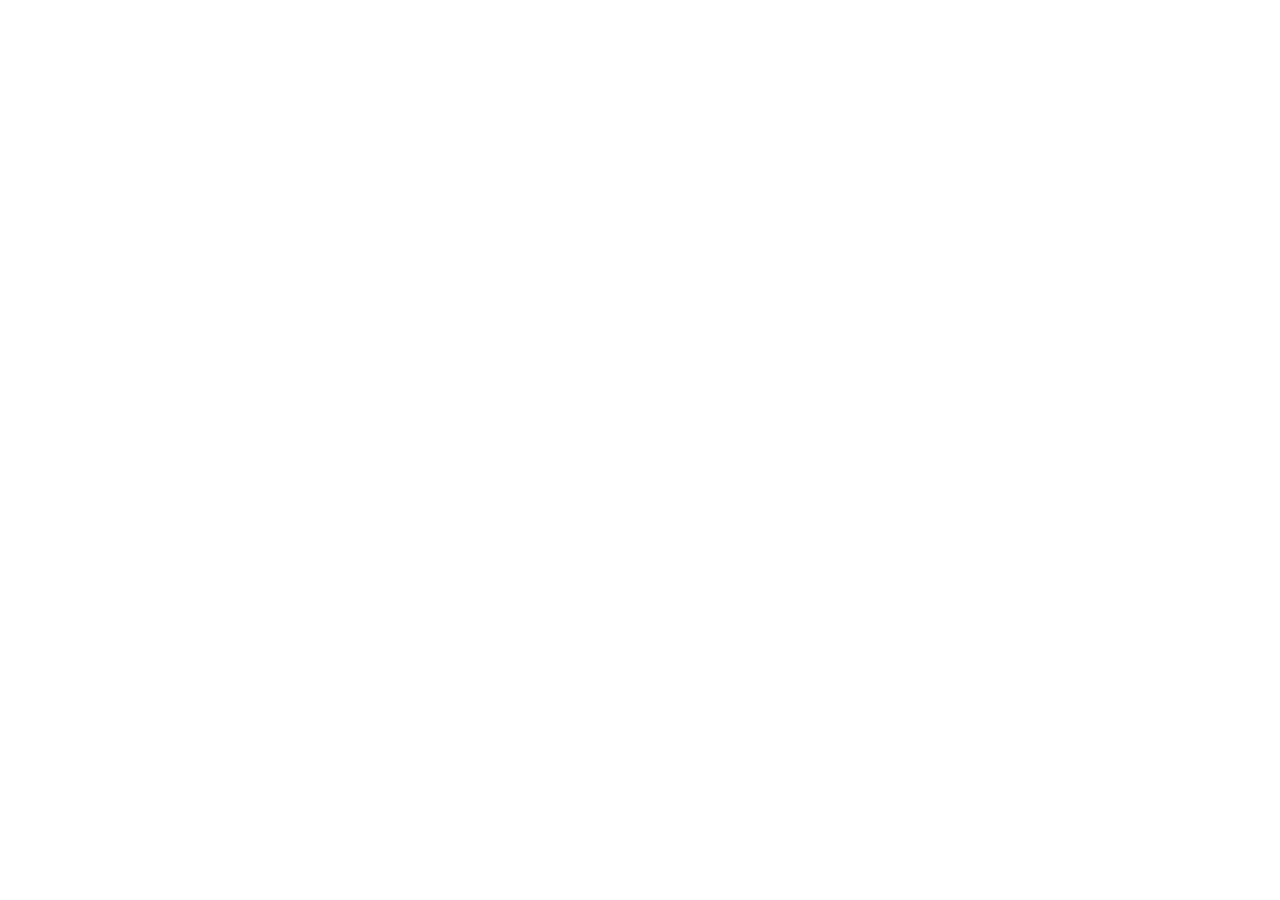
==== blog.html @ 9639e19b "Adicionado structure for page Blog" ====
<!doctype html>
<html lang="pt-br">

<head>
    <meta charset="UTF-8" />
    <meta name="viewport" content="width=device-width, initial-scale=1.0" />
    <meta name="description" content="Next Trip, uma agência de viagens apaixonada por criar viagens inesquecíveis">
    <meta name="og:title" content="Next Trip">
    <meta name="og:description" content="Next Trip, uma agência de viagens apaixonada por criar viagens inesquecíveis">
    <meta name="og:image" content="https://deveddy-br.github.io/next-trip/img/Logo-NextTrip.png">
    <meta name="og:type" content="website">
    <meta name="og:url" content="https://deveddy-br.github.io/next-trip/">

    <link rel="icon" href="favico.webp" type="xml/webp">
    <link rel="stylesheet" href="css/style.css" />

    <title>Next Trip</title>
</head>
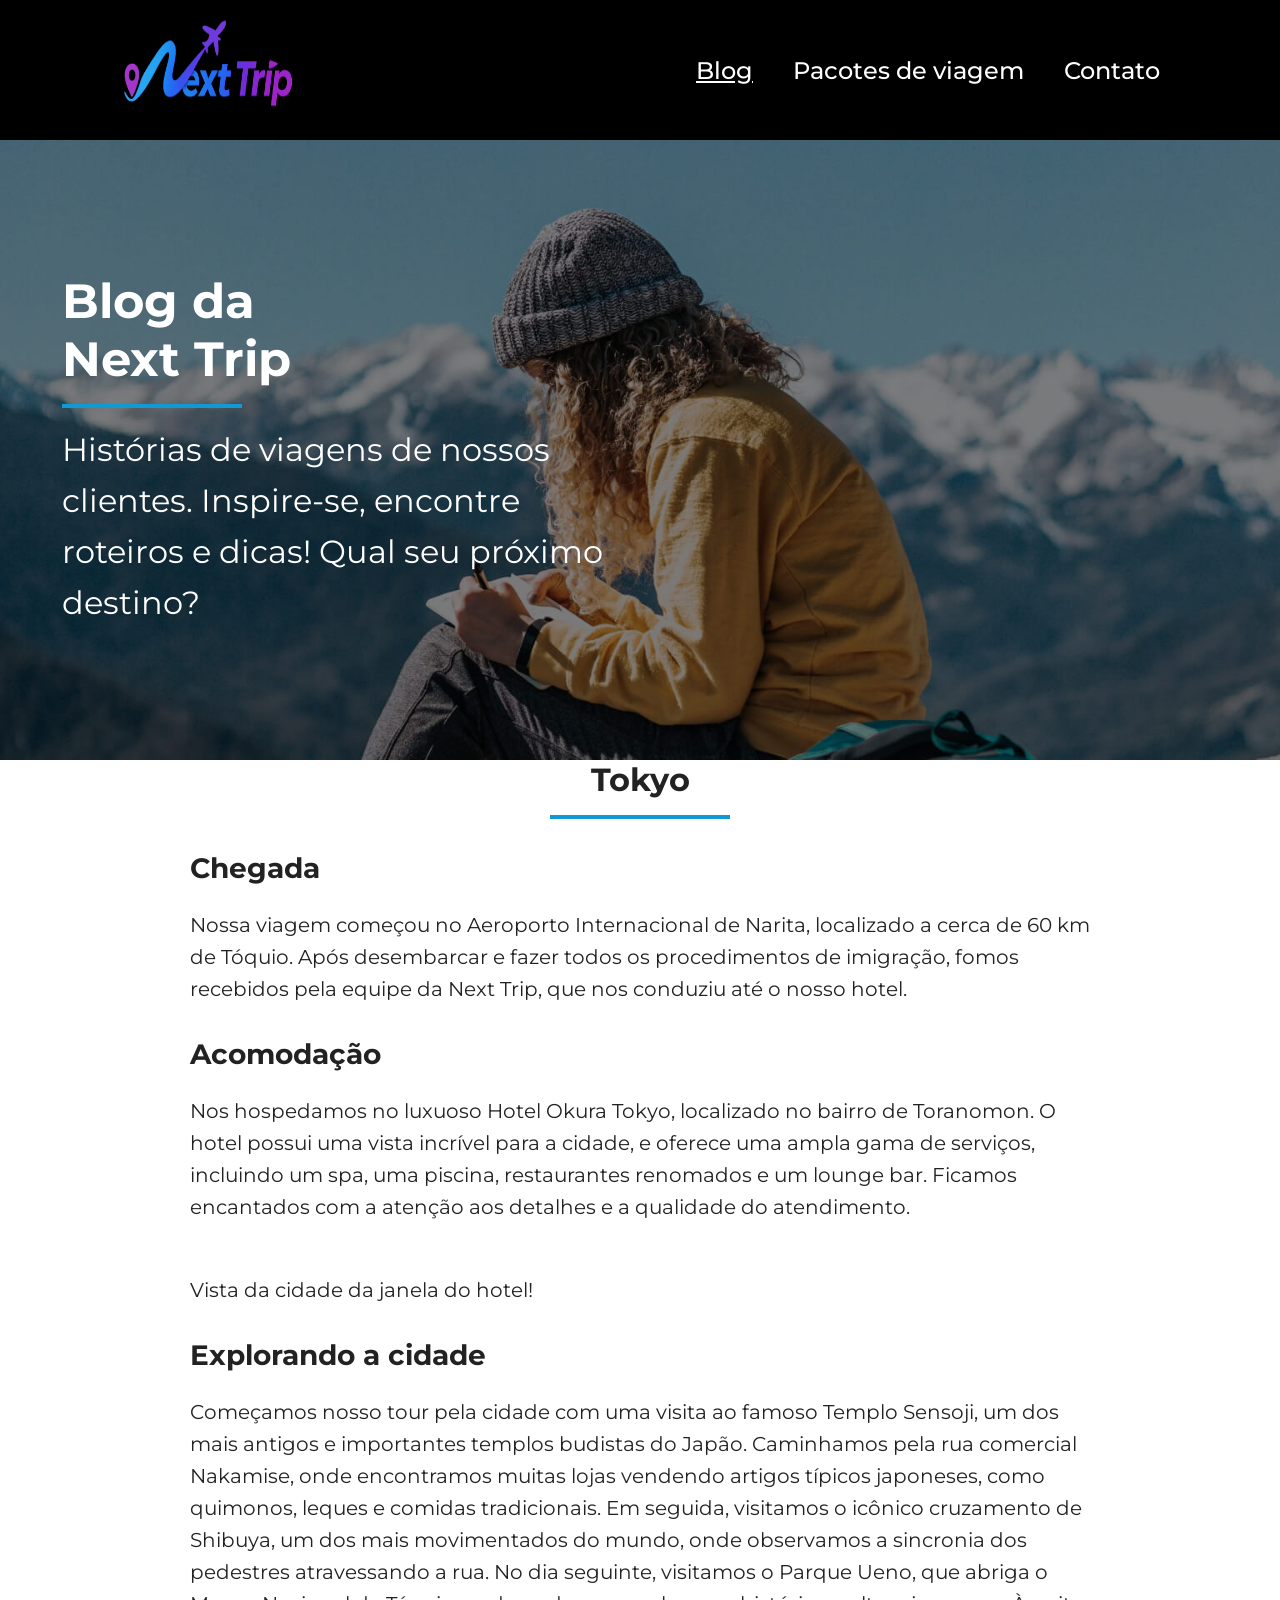
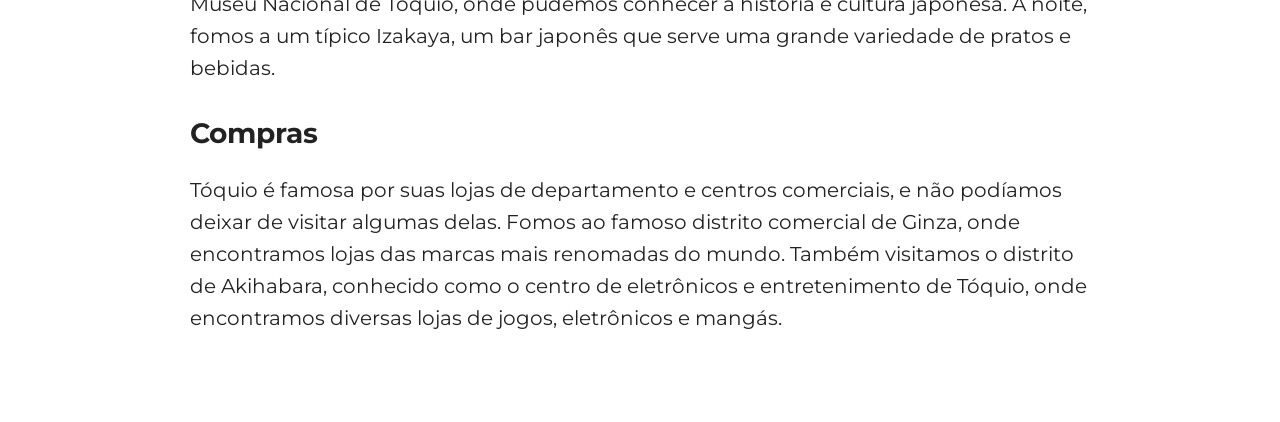
==== commit a3fc0a4f: "Adicionado blog.css e ajustes no html" ====
--- a/blog.html
+++ b/blog.html
@@ -15,4 +15,107 @@
     <link rel="stylesheet" href="css/style.css" />
 
     <title>Next Trip</title>
-</head>+</head>
+
+<body>
+    <main>
+        <!-- HEADER -->
+        <header class="main-header">
+            <a class="logo" href="index.html" title="Voltar para a página inicial">
+                <img class="img-mobile" src="img/Icon Next-Trip.png" alt="Logo reduzido do Next Trip" />
+                <img class="img-desktop" src="img/Logo-NextTrip.png" alt="Logo completo do Next Trip" />
+            </a>
+
+            <div class="navigation-menu">
+                <label for="menu">
+                    <img src="img/menu.png" alt="menu" />
+                </label>
+                <input type="checkbox" id="menu" hidden />
+                <nav class="list-links">
+                    <ul>
+                        <li>
+                            <a class="active" href="blog.html" title="Acessar Blog">Blog</a>
+                        </li>
+                        <li>
+                            <a href="pacotes-de-viagens.html" title="Acessar Pacotes de viagem">Pacotes
+                                de viagem</a>
+                        </li>
+                        <li>
+                            <a href="contato.html" title="Acessar Contato">Contato</a>
+                        </li>
+                    </ul>
+                </nav>
+            </div>
+        </header>
+        <!-- HERO -->
+        <section class="hero hero--blog">
+            <div class="hero-content">
+                <h1>Blog da <br>Next Trip</h1>
+                <hr />
+                <p>Histórias de viagens de nossos clientes. Inspire-se, encontre roteiros e dicas! Qual seu próximo
+                    destino?</p>
+
+            </div>
+        </section>
+        <section class="destination-details">
+            <!-- Conteúdo dos detalhes da destinação -->
+            <div class="section-title">
+                <h2>Tokyo</h2>
+                <hr>
+            </div>
+
+            <div class="destination-content">
+
+                <div class="destination-section">
+                    <h3 class="content-title">Chegada</h3>
+                    <p class="content-text">Nossa viagem começou no Aeroporto Internacional de Narita, localizado a
+                        cerca de 60 km de Tóquio. Após desembarcar e fazer todos os procedimentos de imigração, fomos
+                        recebidos pela equipe da Next Trip, que nos conduziu até o nosso hotel.</p>
+                    
+                </div>
+
+                <div class="destination-section">
+                    <h3 class="content-title">Acomodação</h3>
+                    <p class="content-text">Nos hospedamos no luxuoso Hotel Okura Tokyo, localizado no bairro de
+                        Toranomon. O hotel possui uma vista incrível para a cidade, e oferece uma ampla gama de
+                        serviços, incluindo um spa, uma piscina, restaurantes renomados e um lounge bar. Ficamos
+                        encantados com a atenção aos detalhes e a qualidade do atendimento.</p>
+                    
+                </div>
+
+                <div class="destination-section">
+                    <img src="..." alt="">
+                    <p class="content-text">Vista da cidade da janela do hotel!</p>
+                    
+                </div>
+
+                <div class="destination-section">
+                    <h3 class="content-title">Explorando a cidade</h3>
+                    <p class="content-text">Começamos nosso tour pela cidade com uma visita ao famoso Templo Sensoji, um
+                        dos mais antigos e importantes templos budistas do Japão. Caminhamos pela rua comercial
+                        Nakamise, onde encontramos muitas lojas vendendo artigos típicos japoneses, como quimonos,
+                        leques e comidas tradicionais.
+                        Em seguida, visitamos o icônico cruzamento de Shibuya, um dos mais movimentados do mundo, onde
+                        observamos a sincronia dos pedestres atravessando a rua.
+                        No dia seguinte, visitamos o Parque Ueno, que abriga o Museu Nacional de Tóquio, onde pudemos
+                        conhecer a história e cultura japonesa. À noite, fomos a um típico Izakaya, um bar japonês que
+                        serve uma grande variedade de pratos e bebidas.</p>
+                    
+                </div>
+
+                <div class="destination-section">
+                    <h3 class="content-title">Compras</h3>
+                    <p class="content-text">Tóquio é famosa por suas lojas de departamento e centros comerciais, e não
+                        podíamos deixar de visitar algumas delas. Fomos ao famoso distrito comercial de Ginza, onde
+                        encontramos lojas das marcas mais renomadas do mundo.
+                        Também visitamos o distrito de Akihabara, conhecido como o centro de eletrônicos e
+                        entretenimento de Tóquio, onde encontramos diversas lojas de jogos, eletrônicos e mangás.</p>
+                    
+                </div>
+
+            </div>
+
+        </section>
+
+    </main>
+</body>
--- a/css/style.css
+++ b/css/style.css
@@ -0,0 +1,10 @@
+@import url(global.css);
+@import url(header.css);
+@import url(hero.css);
+@import url(offers.css);
+@import url(categories.css);
+@import url(destinations.css);
+@import url(payments.css);
+@import url(testimonials.css);
+@import url(footer.css);
+@import url(blog.css);
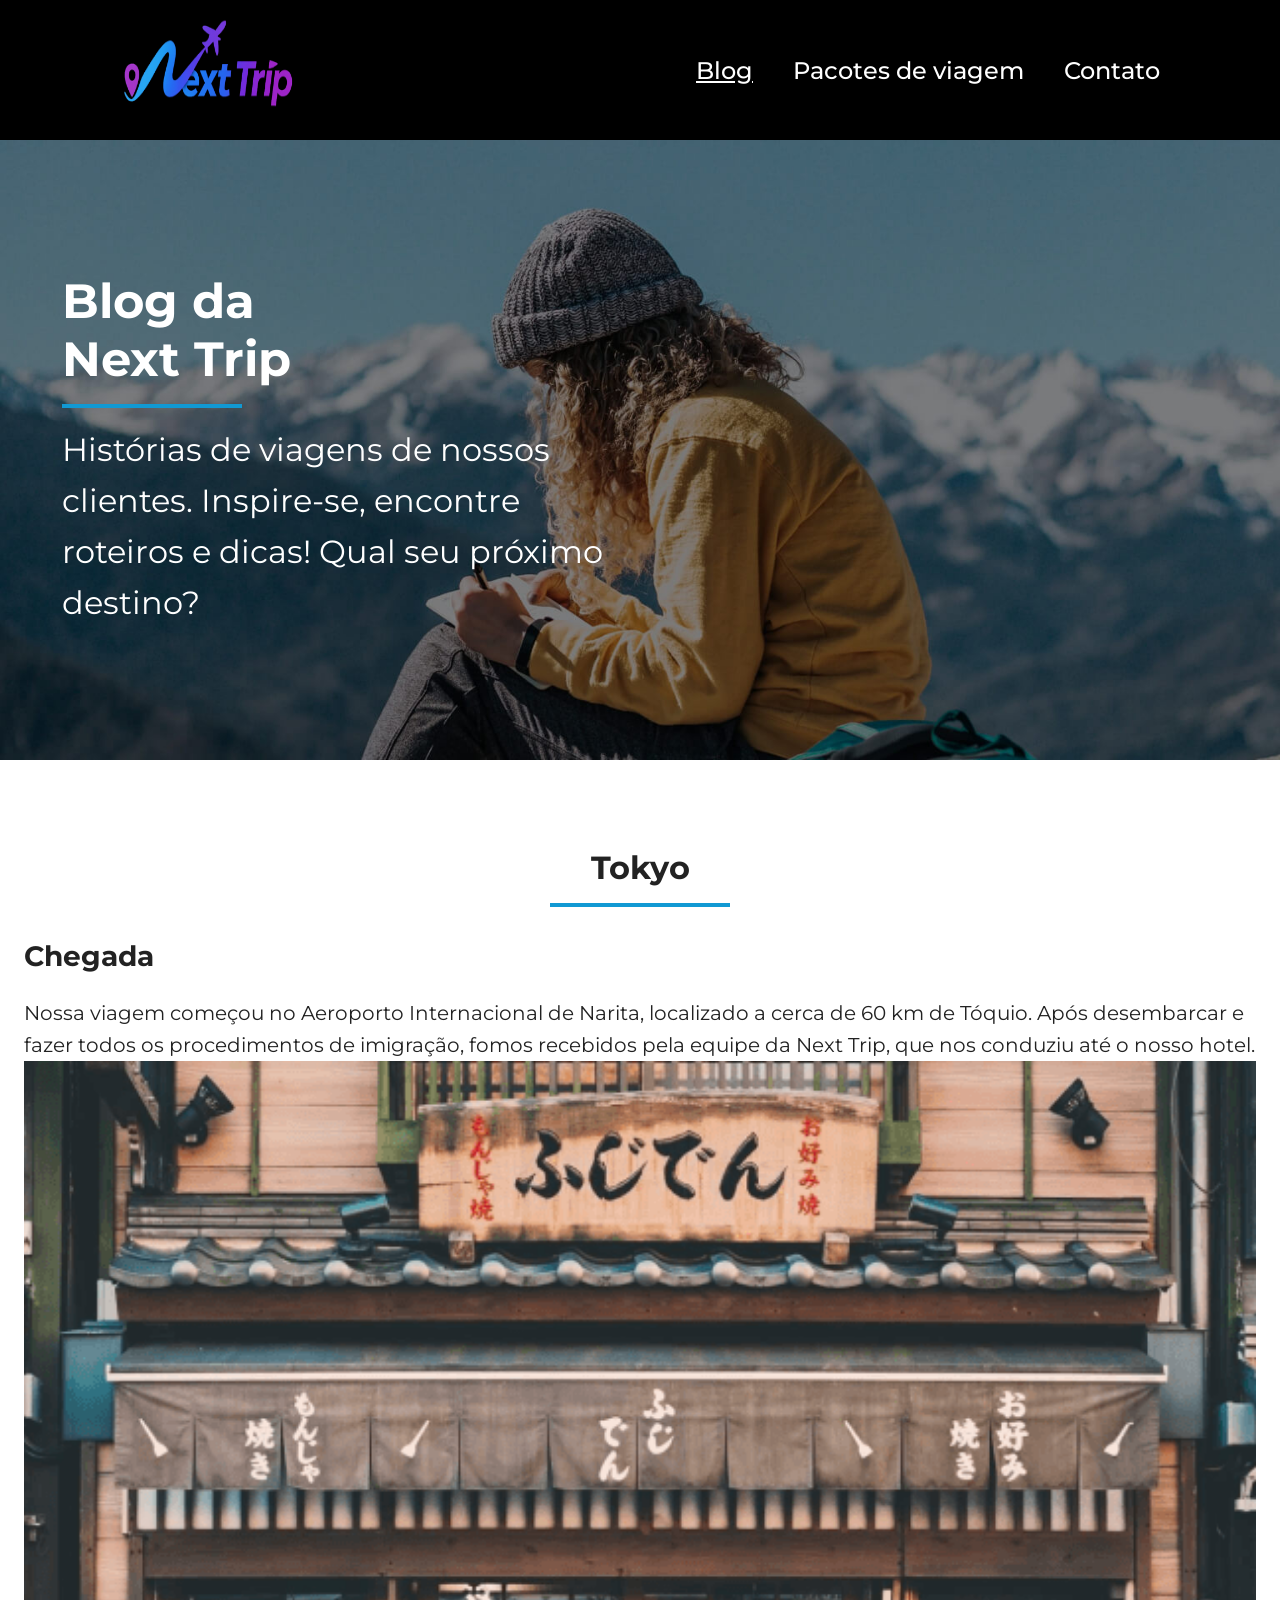
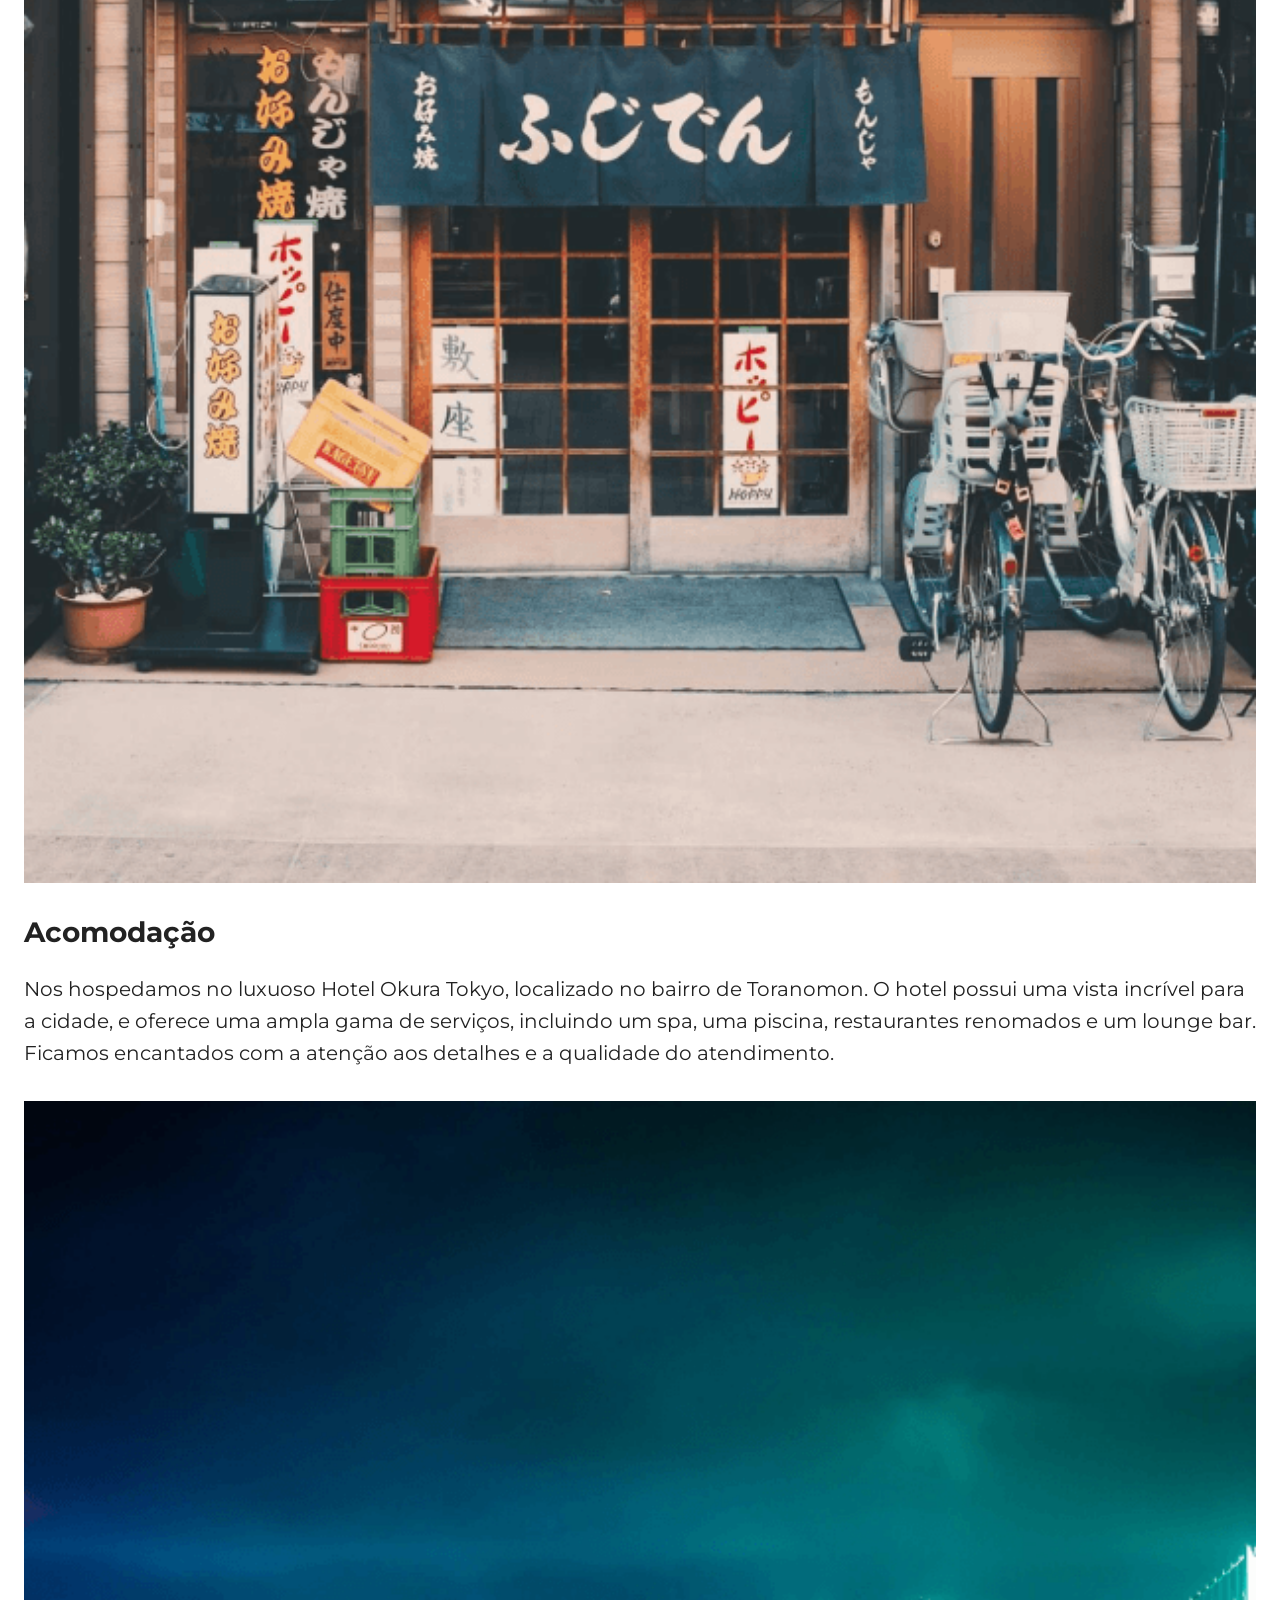
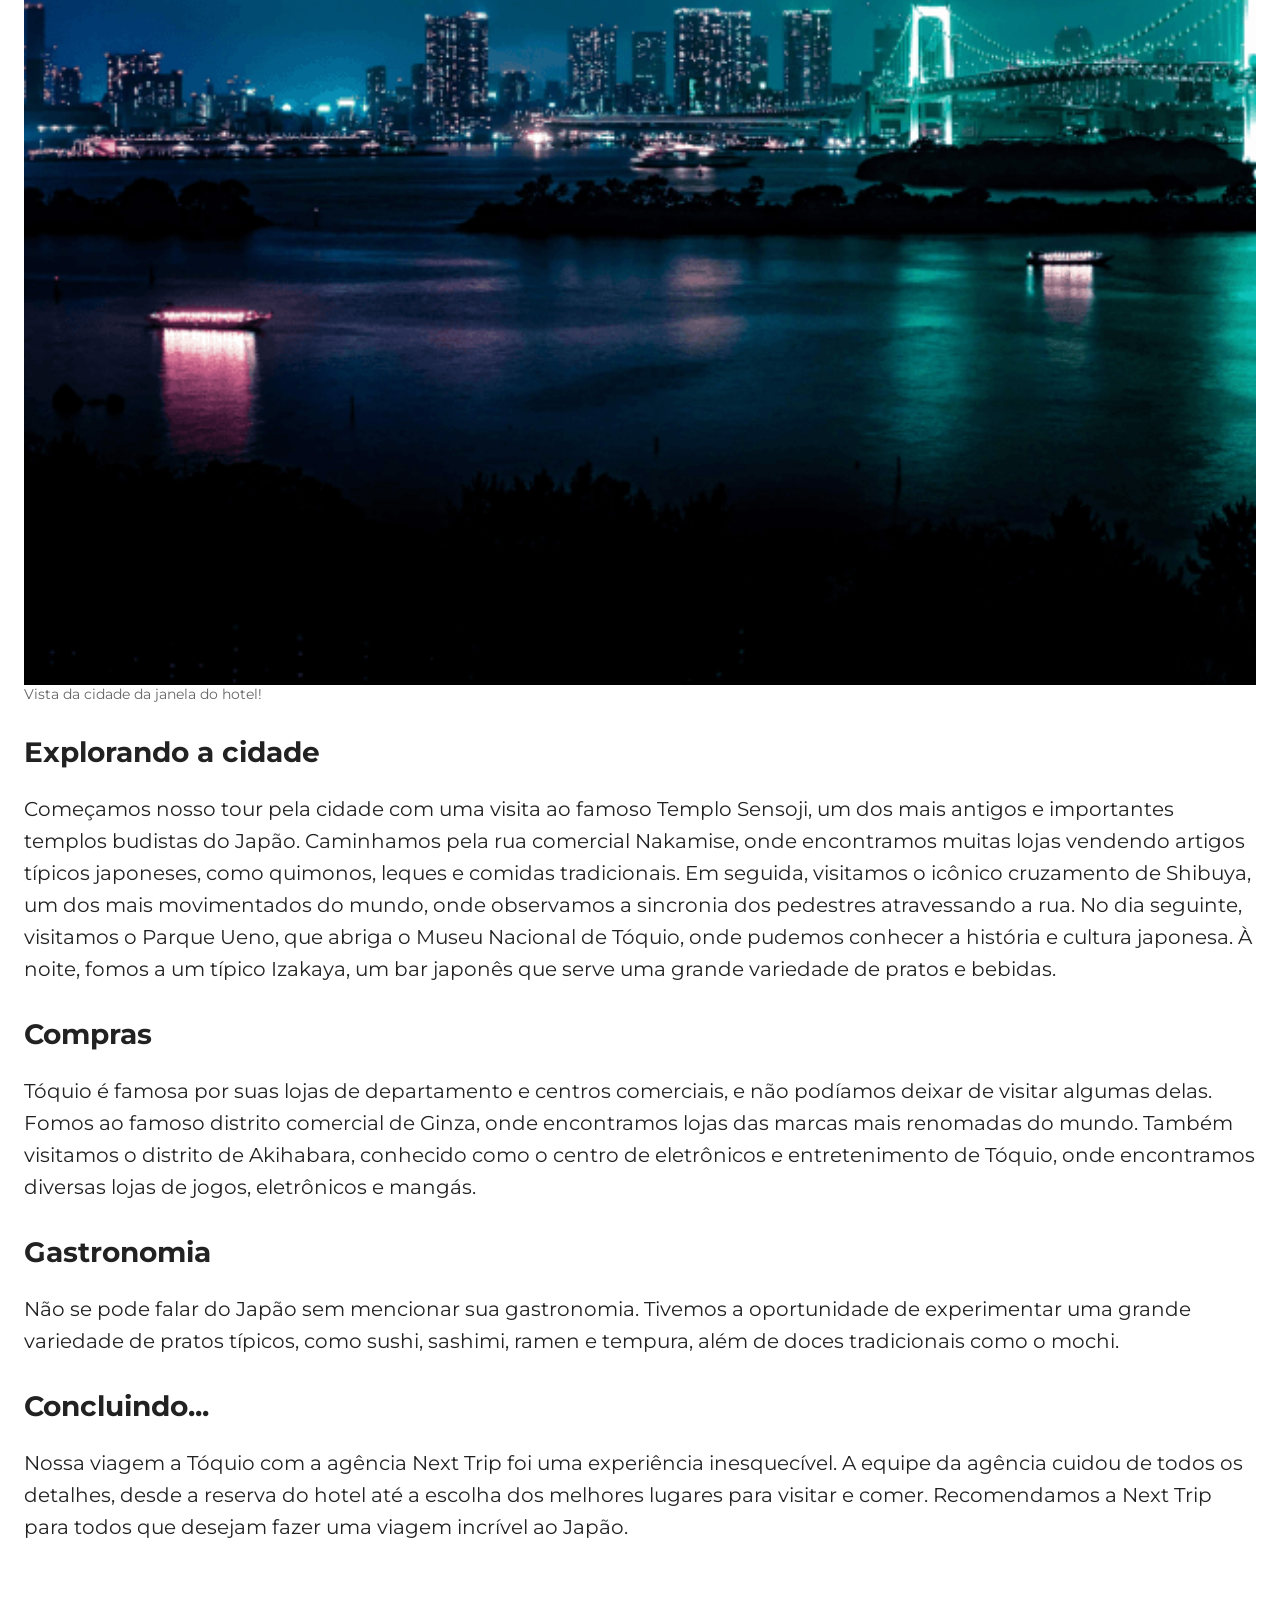
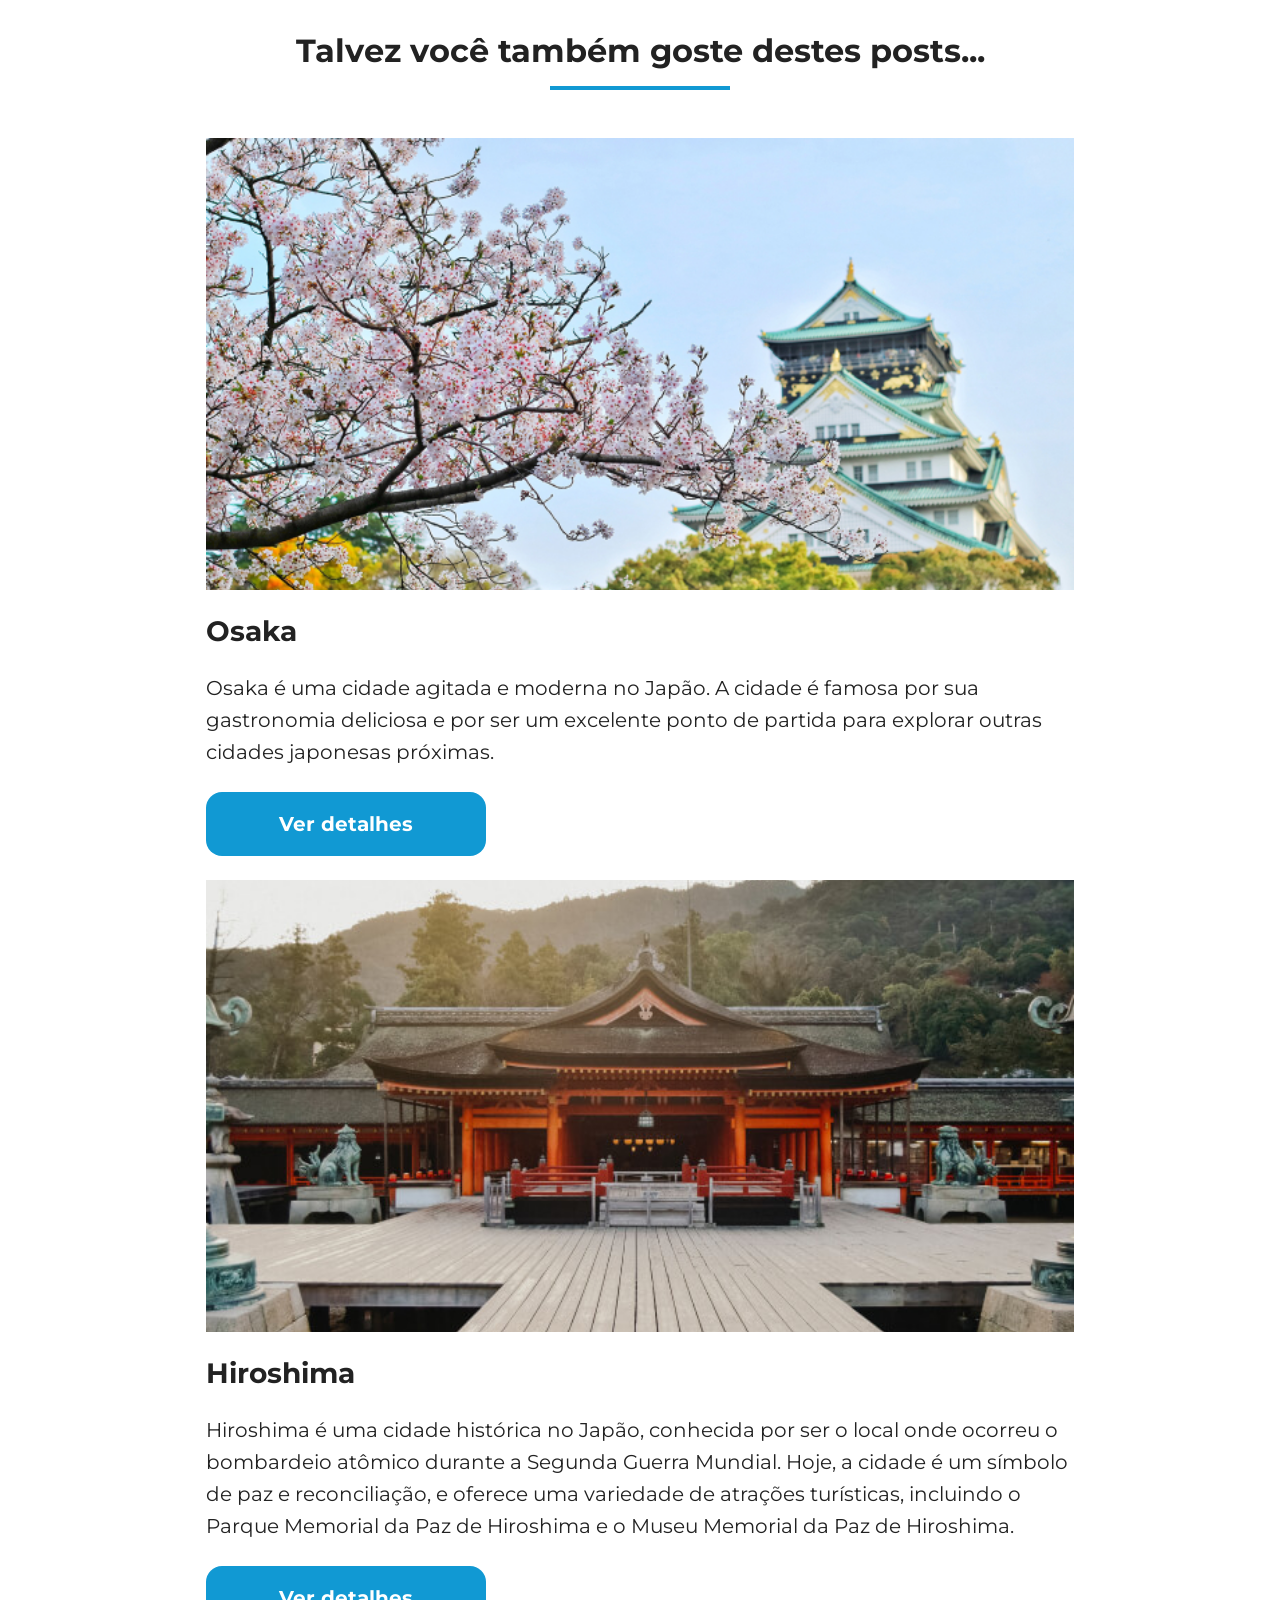
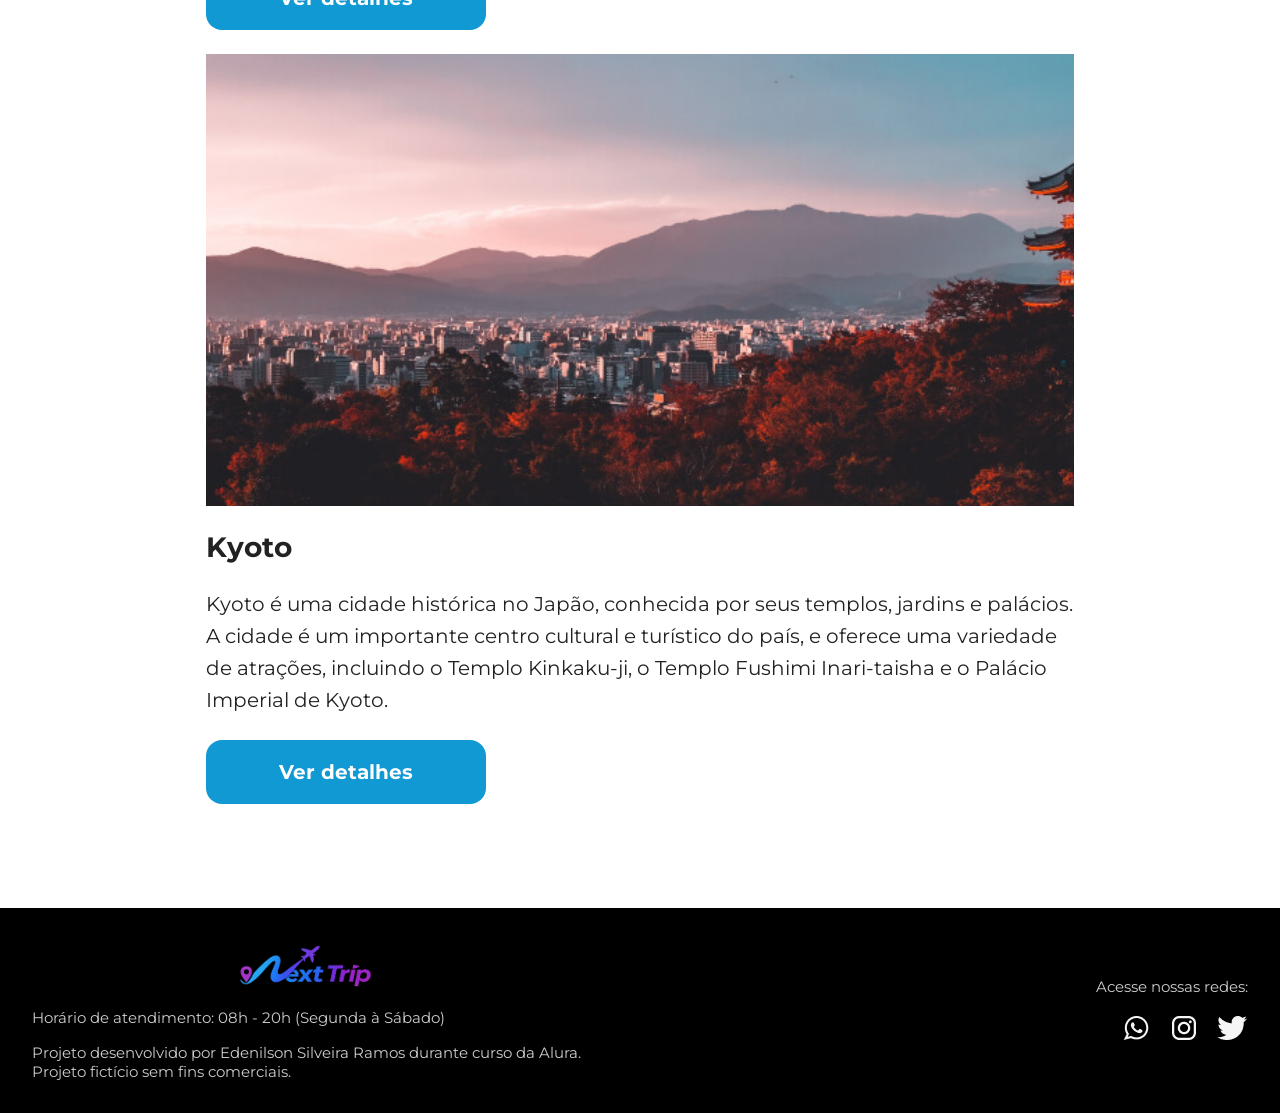
==== commit 011a4710: "finalizado page blog mobile e adiciona scroll-top" ====
--- a/blog.html
+++ b/blog.html
@@ -18,6 +18,7 @@
 </head>
 
 <body>
+    <a id="top"></a>
     <main>
         <!-- HEADER -->
         <header class="main-header">
@@ -46,8 +47,7 @@
                     </ul>
                 </nav>
             </div>
-        </header>
-        <!-- HERO -->
+        </header><!-- HERO -->
         <section class="hero hero--blog">
             <div class="hero-content">
                 <h1>Blog da <br>Next Trip</h1>
@@ -69,9 +69,12 @@
                 <div class="destination-section">
                     <h3 class="content-title">Chegada</h3>
                     <p class="content-text">Nossa viagem começou no Aeroporto Internacional de Narita, localizado a
-                        cerca de 60 km de Tóquio. Após desembarcar e fazer todos os procedimentos de imigração, fomos
+                        cerca de 60 km de Tóquio. Após desembarcar e fazer todos os procedimentos de imigração,
+                        fomos
                         recebidos pela equipe da Next Trip, que nos conduziu até o nosso hotel.</p>
-                    
+
+                    <img class="image-square" src="./img/blog-packages/tokyo-chegada.png"
+                        alt="Vista da cidade da janela do hotel!" />
                 </div>
 
                 <div class="destination-section">
@@ -80,42 +83,155 @@
                         Toranomon. O hotel possui uma vista incrível para a cidade, e oferece uma ampla gama de
                         serviços, incluindo um spa, uma piscina, restaurantes renomados e um lounge bar. Ficamos
                         encantados com a atenção aos detalhes e a qualidade do atendimento.</p>
-                    
-                </div>
-
-                <div class="destination-section">
-                    <img src="..." alt="">
-                    <p class="content-text">Vista da cidade da janela do hotel!</p>
-                    
+
+                </div>
+
+                <div class="destination-section">
+                    <img src="./img/blog-packages/tokyo-vista-janela-hotel.png"
+                        alt="Vista da cidade da janela do hotel!" />
+                    <p class="destination-caption">Vista da cidade da janela do hotel!</p>
                 </div>
 
                 <div class="destination-section">
                     <h3 class="content-title">Explorando a cidade</h3>
-                    <p class="content-text">Começamos nosso tour pela cidade com uma visita ao famoso Templo Sensoji, um
+                    <p class="content-text">Começamos nosso tour pela cidade com uma visita ao famoso Templo
+                        Sensoji, um
                         dos mais antigos e importantes templos budistas do Japão. Caminhamos pela rua comercial
                         Nakamise, onde encontramos muitas lojas vendendo artigos típicos japoneses, como quimonos,
                         leques e comidas tradicionais.
-                        Em seguida, visitamos o icônico cruzamento de Shibuya, um dos mais movimentados do mundo, onde
+                        Em seguida, visitamos o icônico cruzamento de Shibuya, um dos mais movimentados do mundo,
+                        onde
                         observamos a sincronia dos pedestres atravessando a rua.
-                        No dia seguinte, visitamos o Parque Ueno, que abriga o Museu Nacional de Tóquio, onde pudemos
-                        conhecer a história e cultura japonesa. À noite, fomos a um típico Izakaya, um bar japonês que
+                        No dia seguinte, visitamos o Parque Ueno, que abriga o Museu Nacional de Tóquio, onde
+                        pudemos
+                        conhecer a história e cultura japonesa. À noite, fomos a um típico Izakaya, um bar japonês
+                        que
                         serve uma grande variedade de pratos e bebidas.</p>
-                    
+
                 </div>
 
                 <div class="destination-section">
                     <h3 class="content-title">Compras</h3>
-                    <p class="content-text">Tóquio é famosa por suas lojas de departamento e centros comerciais, e não
+                    <p class="content-text">Tóquio é famosa por suas lojas de departamento e centros comerciais, e
+                        não
                         podíamos deixar de visitar algumas delas. Fomos ao famoso distrito comercial de Ginza, onde
                         encontramos lojas das marcas mais renomadas do mundo.
                         Também visitamos o distrito de Akihabara, conhecido como o centro de eletrônicos e
-                        entretenimento de Tóquio, onde encontramos diversas lojas de jogos, eletrônicos e mangás.</p>
-                    
-                </div>
-
-            </div>
-
-        </section>
+                        entretenimento de Tóquio, onde encontramos diversas lojas de jogos, eletrônicos e mangás.
+                    </p>
+                </div>
+
+                <div class="destination-section">
+                    <h3 class="content-title">Gastronomia</h3>
+                    <p class="content-text">Não se pode falar do Japão sem mencionar sua gastronomia. Tivemos a
+                        oportunidade de experimentar uma grande variedade de pratos típicos, como sushi, sashimi, ramen
+                        e tempura, além de doces tradicionais como o mochi.</p>
+                </div>
+
+                <div class="destination-section">
+                    <h3 class="content-title">Concluindo...</h3>
+                    <p class="content-text">Nossa viagem a Tóquio com a agência Next Trip foi uma experiência
+                        inesquecível. A equipe da agência cuidou de todos os detalhes, desde a reserva do hotel até a
+                        escolha dos melhores lugares para visitar e comer. Recomendamos a Next Trip para todos que
+                        desejam fazer uma viagem incrível ao Japão.
+                    </p>
+                </div>
+        </section>
+
+        <!-- POSTS RELACIONADOS -->
+        <section class="destinations blog-packages">
+            <div class="section-title">
+                <h2>Talvez você também goste destes posts...</h2>
+                <hr>
+            </div>
+            <div class="destination-items">
+
+                <article class="item osaka">
+                    <header>
+                        <div class="img-item"></div>
+                        <h3 class="content-title">Osaka</h3>
+                    </header>
+
+                    <p class="content-text">Osaka é uma cidade agitada e moderna no Japão. A cidade é famosa por sua
+                        gastronomia deliciosa e por ser um excelente ponto de partida para explorar outras cidades
+                        japonesas próximas.
+                    </p>
+
+                    <footer>
+                        <a href="#" class="button">Ver detalhes</a>
+                    </footer>
+                </article>
+
+                <article class="item hiroshima">
+                    <header>
+                        <div class="img-item"></div>
+                        <h3 class="content-title">Hiroshima</h3>
+                    </header>
+
+                    <p class="content-text">Hiroshima é uma cidade histórica no Japão, conhecida por ser o local
+                        onde ocorreu o bombardeio atômico durante a Segunda Guerra Mundial. Hoje, a cidade é um
+                        símbolo de paz e reconciliação, e oferece uma variedade de atrações turísticas, incluindo o
+                        Parque Memorial da Paz de Hiroshima e o Museu Memorial da Paz de Hiroshima.
+                    </p>
+
+                    <footer>
+                        <a href="#" class="button">Ver detalhes</a>
+                    </footer>
+                </article>
+
+                <article class="item kyoto">
+                    <header>
+                        <div class="img-item"></div>
+                        <h3 class="content-title">Kyoto</h3>
+                    </header>
+
+                    <p class="content-text">Kyoto é uma cidade histórica no Japão, conhecida por seus templos,
+                        jardins e palácios. A cidade é um importante centro cultural e turístico do país, e oferece
+                        uma variedade de atrações,
+                        incluindo o Templo Kinkaku-ji, o Templo Fushimi Inari-taisha e o Palácio Imperial de Kyoto.
+                    </p>
+
+                    <footer>
+                        <a href="#" class="button">Ver detalhes</a>
+                    </footer>
+                </article>
+            </div>
+        </section>
+
+        </section>
+
+
+        <footer class="main-footer">
+            <div class="footer-container">
+
+                <div class="footer-left">
+                    <a href="index.html" class="footer-logo">
+                        <img src="img/Logo-NextTrip.png" alt="Logo Next Trip">
+                    </a>
+
+                    <p>Horário de atendimento: 08h - 20h (Segunda à Sábado)</p>
+                    <p>Projeto desenvolvido por Edenilson Silveira Ramos durante curso da Alura.<br>Projeto fictício sem
+                        fins
+                        comerciais.</p>
+                </div>
+
+                <div class="footer-right">
+                    <p>Acesse nossas redes:</p>
+
+                    <div class="social-links">
+                        <a href="#" target="_blank" title="Entre em contato através do WhatsApp" aria-label="WhatsApp">
+                            <img src="img/icone-whatsapp.png" alt="ícone do WhatsApp na cor branca"></a>
+                        <a href="#" target="_blank" title="Acesse o Instagram do Next Trip" aria-label="Instagram">
+                            <img src="img/icone-instagram.png" alt="ícone do Instagram na cor branca"></a>
+                        <a href="#" target="_blank" title="Acesse o Twitter do Next Trip" aria-label="Twitter">
+                            <img src="img/icone-twitter.png" alt="ícone do Twitter na cor branca"></a>
+                    </div>
+                </div>
+
+            </div>
+        </footer>
 
     </main>
+    <a href="#top" class="scroll-top" aria-label="Voltar para o topo">↑</a>
+    <script src="js/scroll-top.js"></script>
 </body>
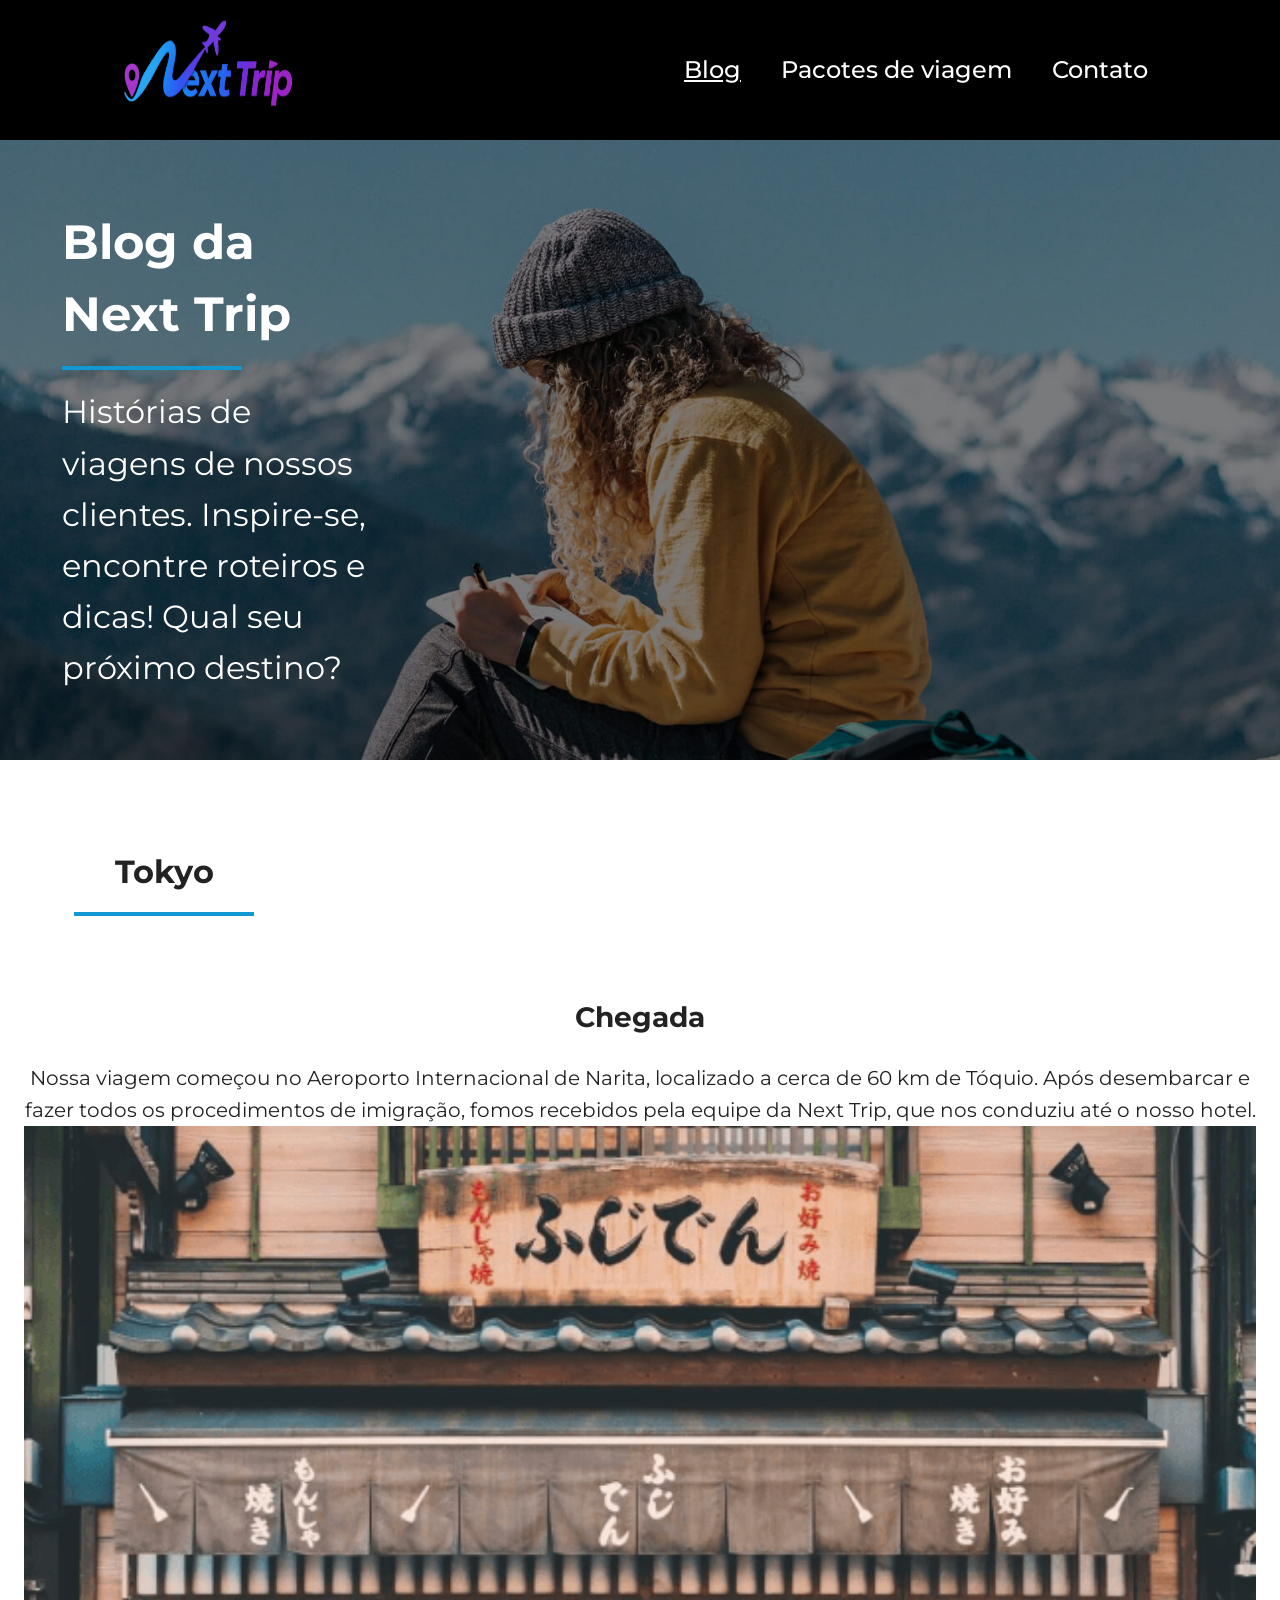
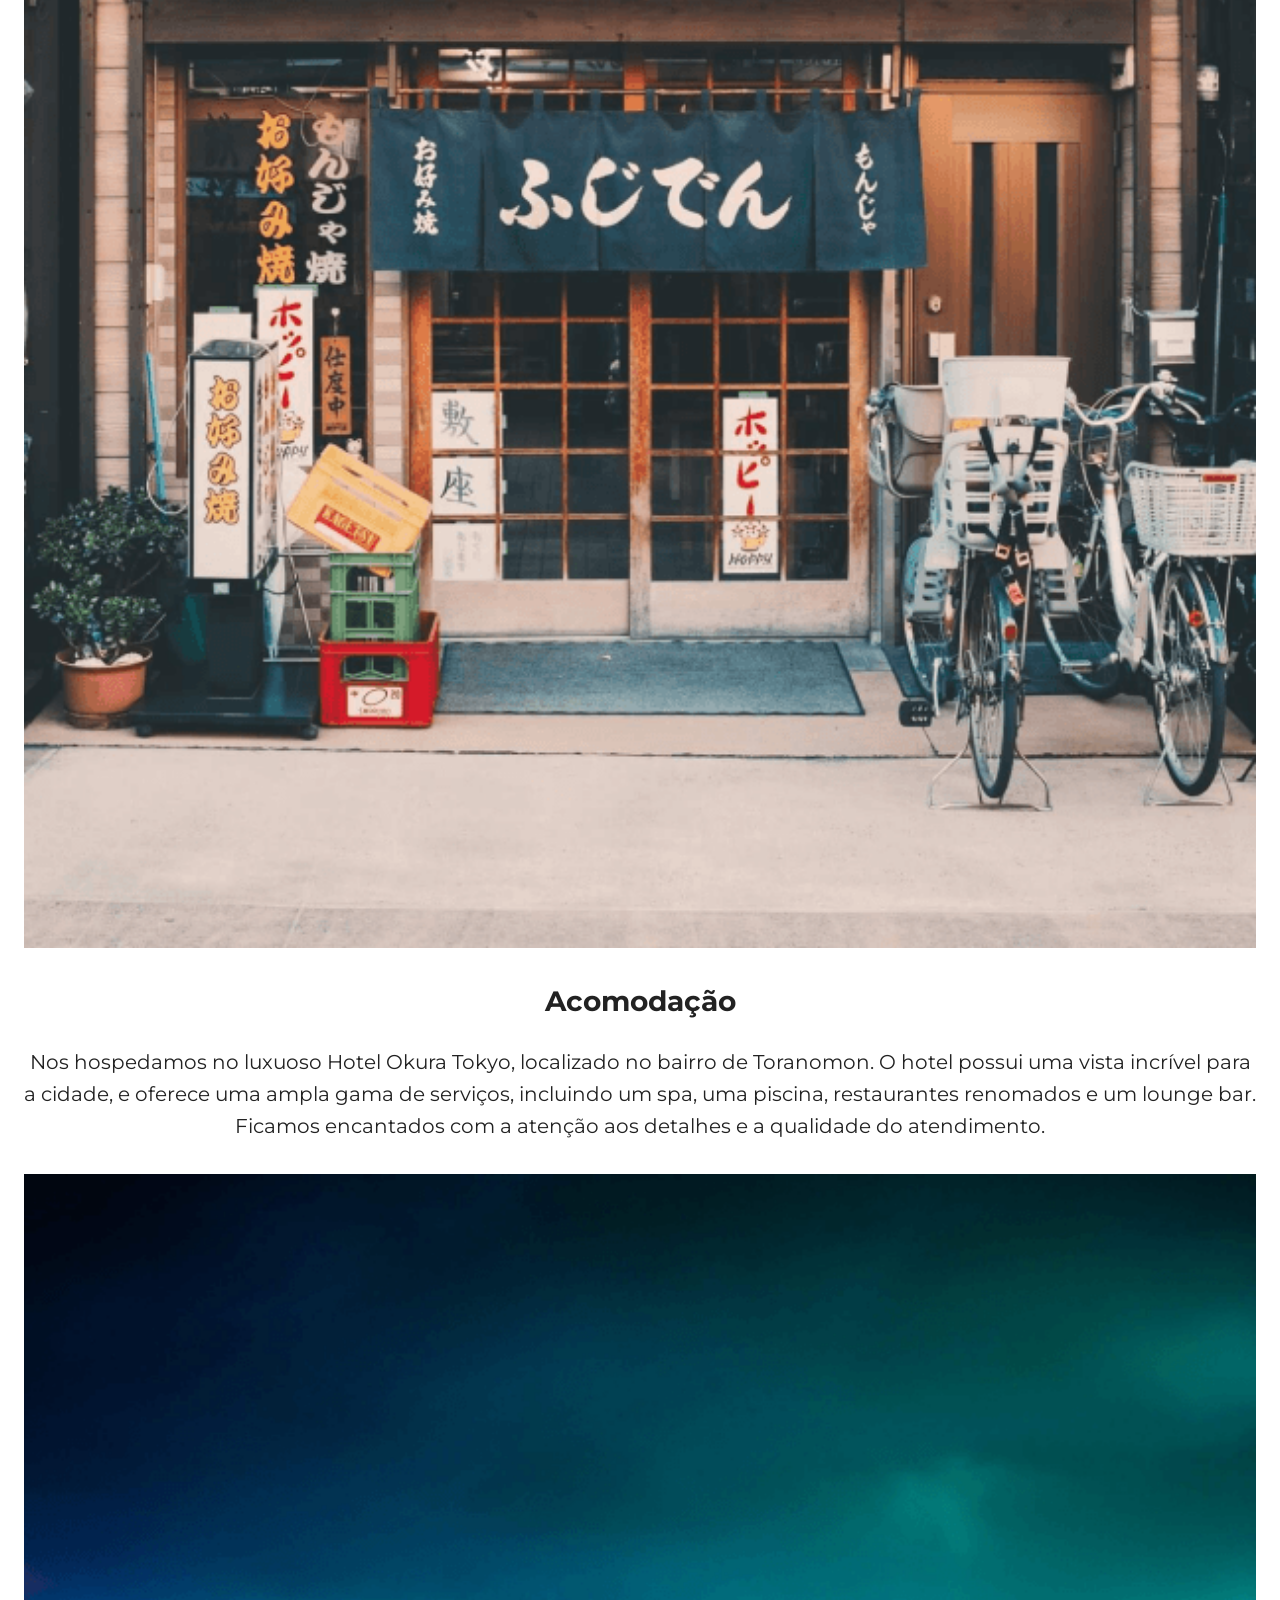
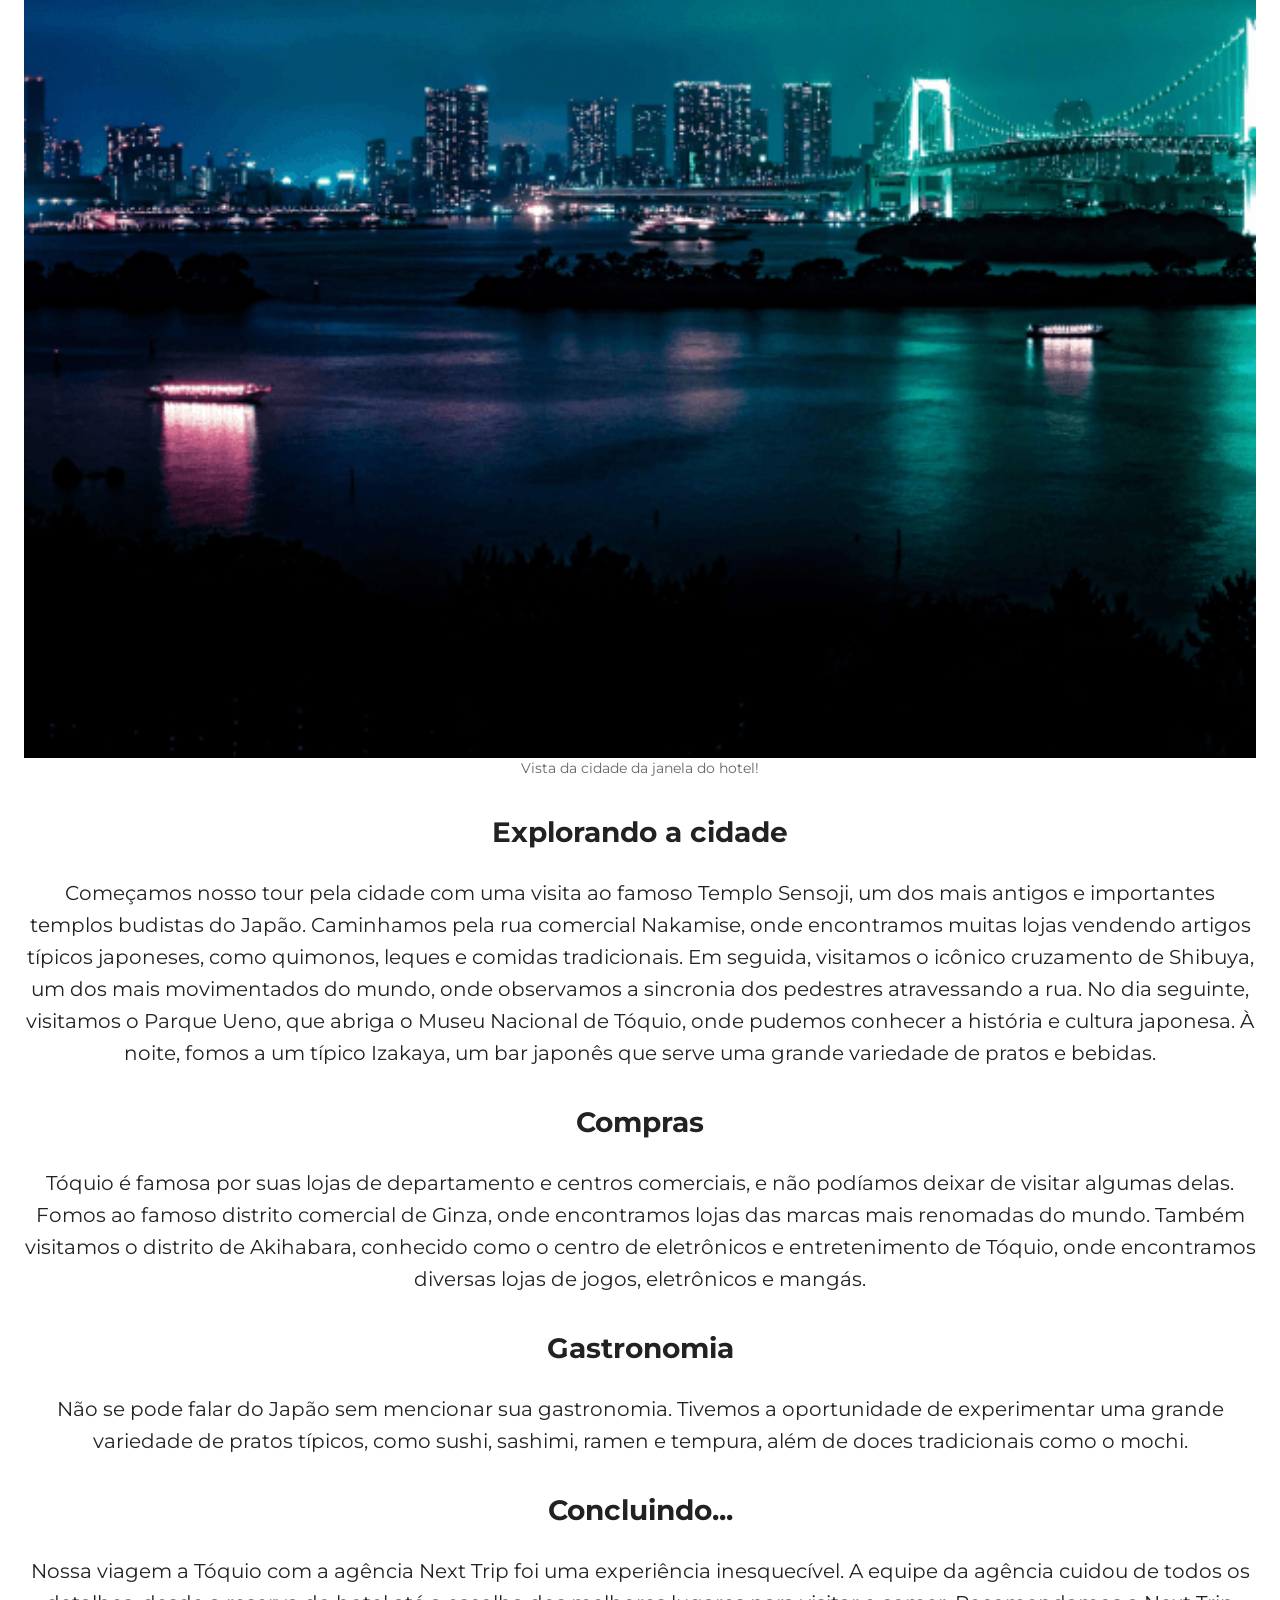
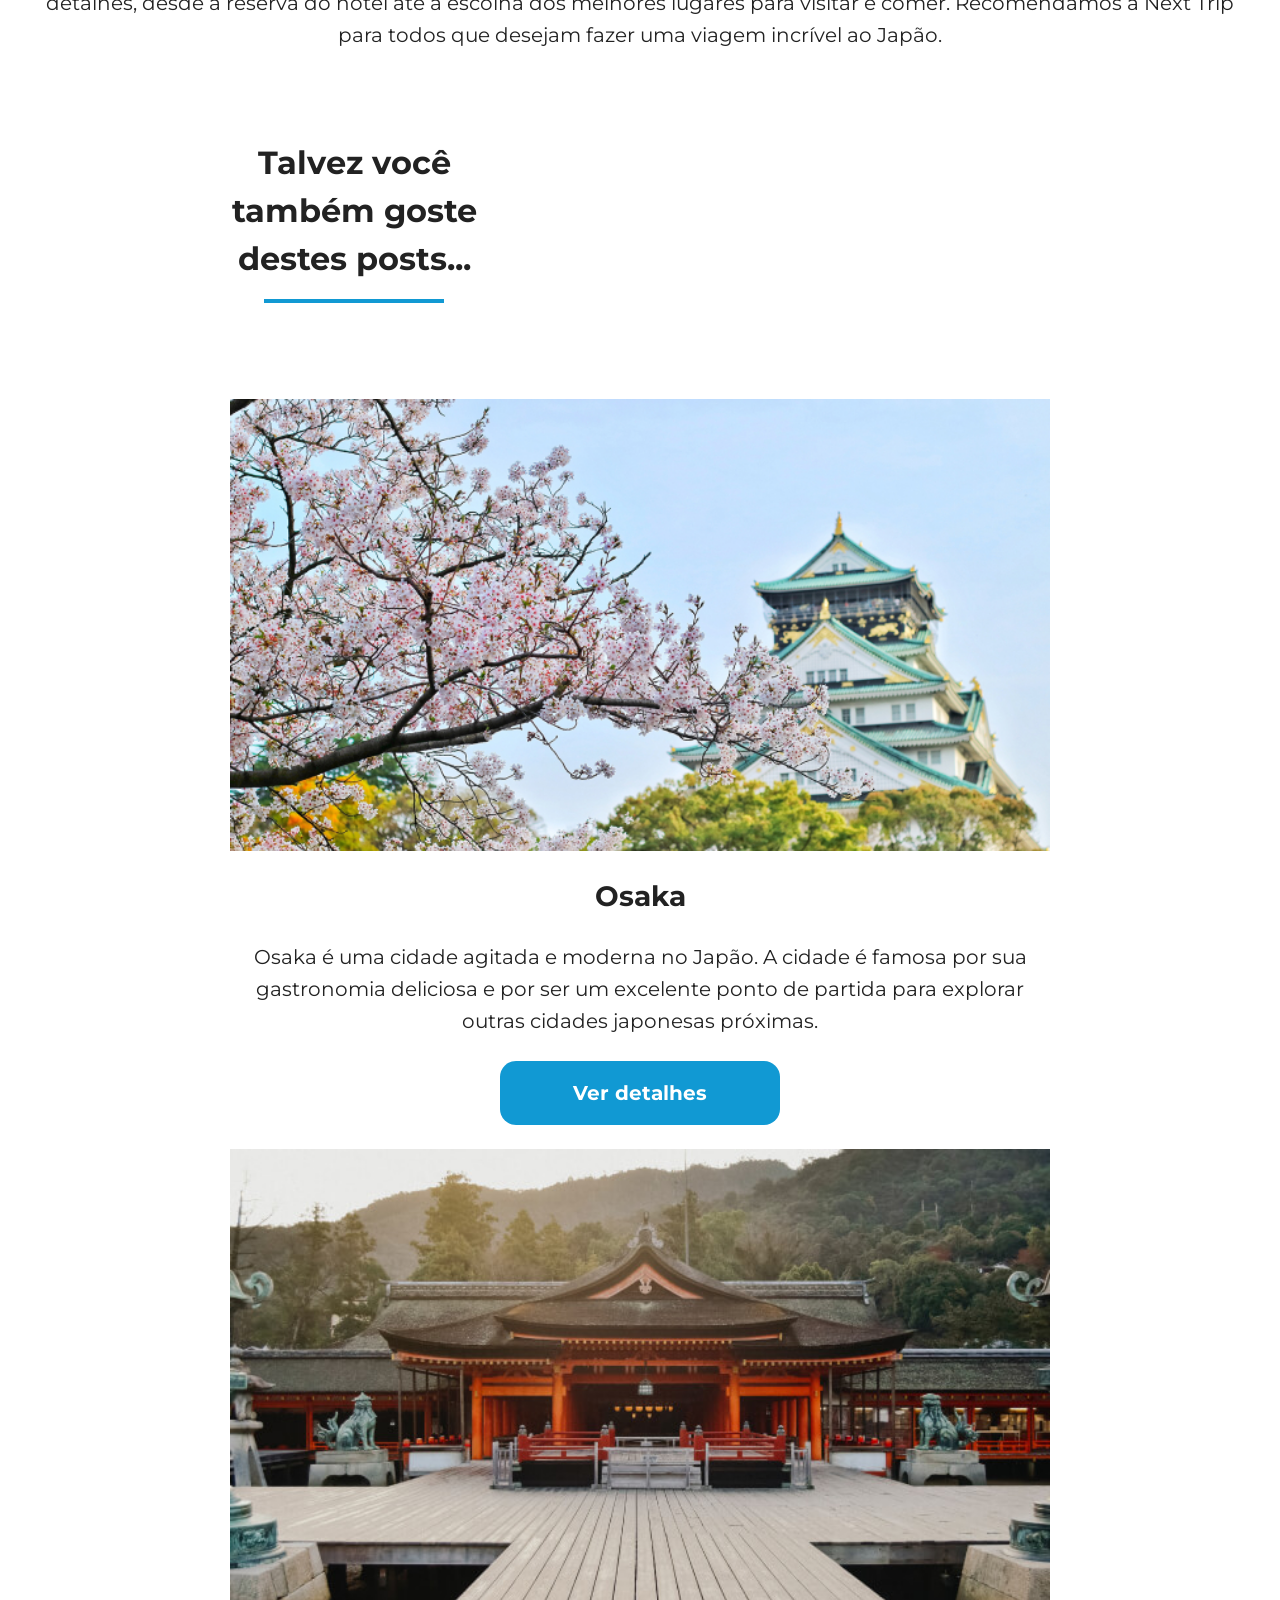
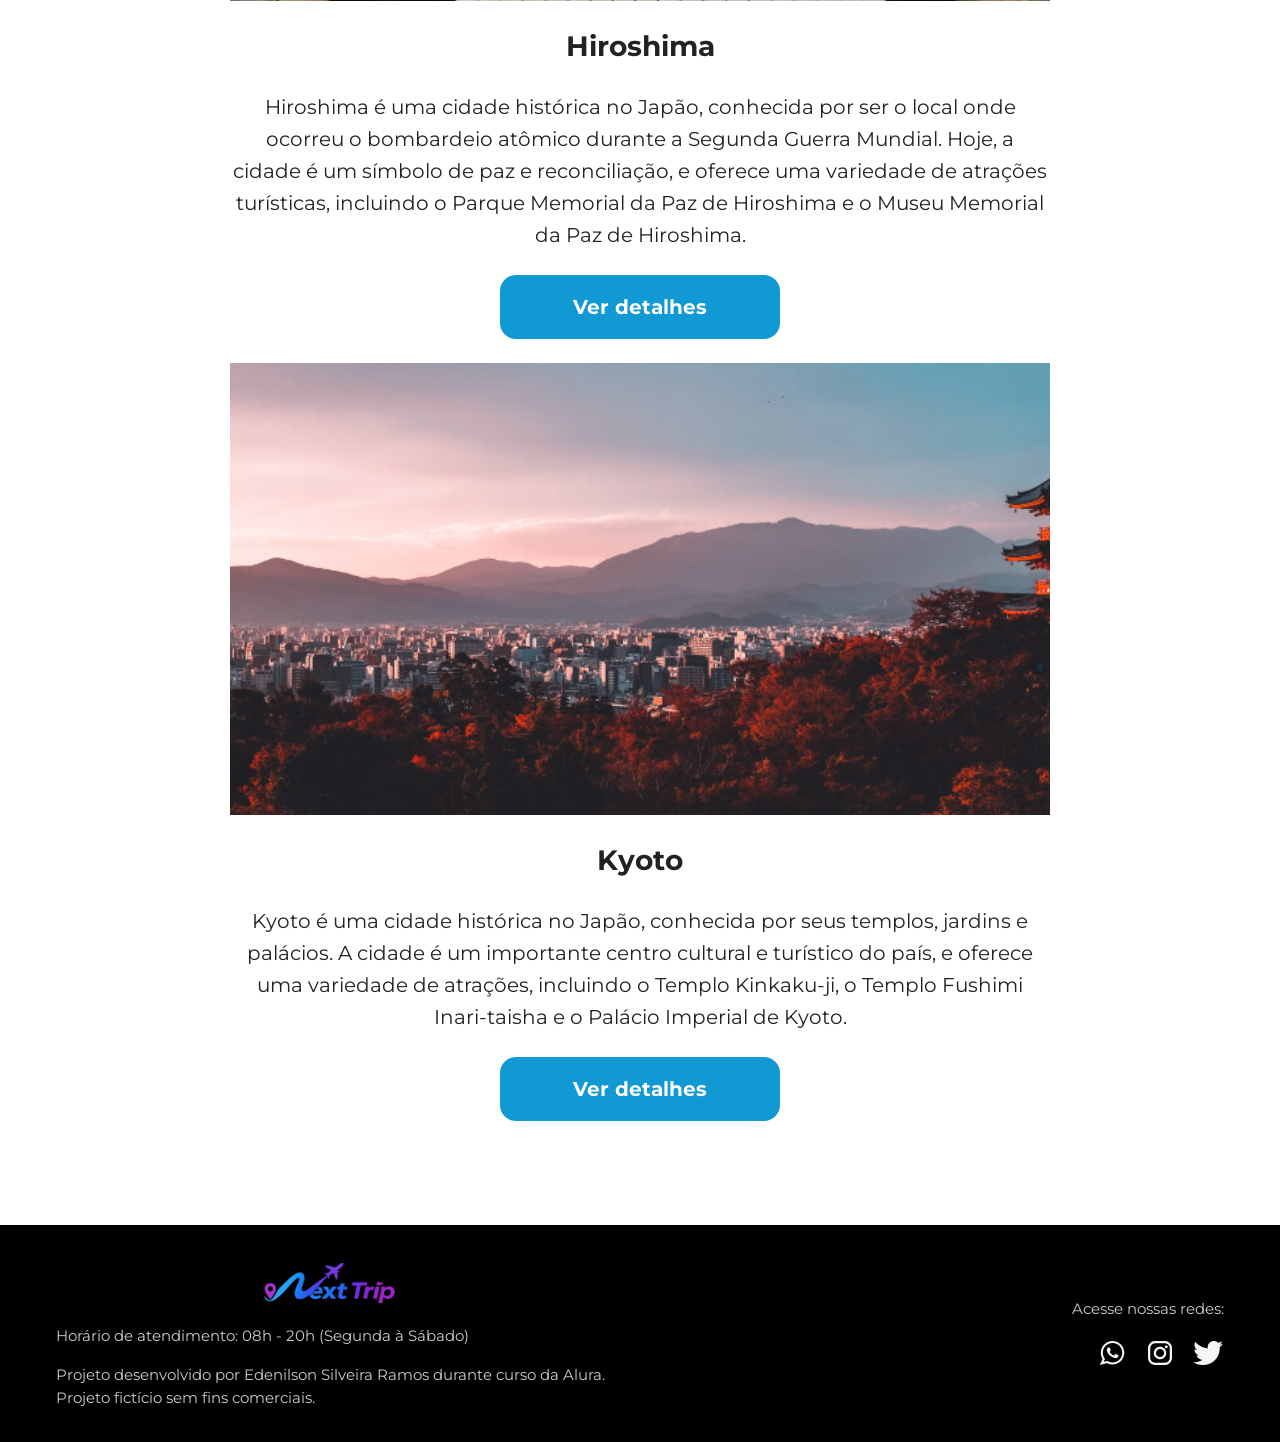
==== commit 296e5c2e: "refactor: ajustes gerais no layout e correção de bugs" ====
--- a/blog.html
+++ b/blog.html
@@ -47,7 +47,9 @@
                     </ul>
                 </nav>
             </div>
-        </header><!-- HERO -->
+
+        </header>
+        <!-- HERO -->
         <section class="hero hero--blog">
             <div class="hero-content">
                 <h1>Blog da <br>Next Trip</h1>
@@ -58,151 +60,151 @@
             </div>
         </section>
         <section class="destination-details">
-            <!-- Conteúdo dos detalhes da destinação -->
-            <div class="section-title">
-                <h2>Tokyo</h2>
-                <hr>
-            </div>
-
-            <div class="destination-content">
-
-                <div class="destination-section">
-                    <h3 class="content-title">Chegada</h3>
-                    <p class="content-text">Nossa viagem começou no Aeroporto Internacional de Narita, localizado a
-                        cerca de 60 km de Tóquio. Após desembarcar e fazer todos os procedimentos de imigração,
-                        fomos
-                        recebidos pela equipe da Next Trip, que nos conduziu até o nosso hotel.</p>
-
-                    <img class="image-square" src="./img/blog-packages/tokyo-chegada.png"
-                        alt="Vista da cidade da janela do hotel!" />
-                </div>
-
-                <div class="destination-section">
-                    <h3 class="content-title">Acomodação</h3>
-                    <p class="content-text">Nos hospedamos no luxuoso Hotel Okura Tokyo, localizado no bairro de
-                        Toranomon. O hotel possui uma vista incrível para a cidade, e oferece uma ampla gama de
-                        serviços, incluindo um spa, uma piscina, restaurantes renomados e um lounge bar. Ficamos
-                        encantados com a atenção aos detalhes e a qualidade do atendimento.</p>
-
-                </div>
-
-                <div class="destination-section">
-                    <img src="./img/blog-packages/tokyo-vista-janela-hotel.png"
-                        alt="Vista da cidade da janela do hotel!" />
-                    <p class="destination-caption">Vista da cidade da janela do hotel!</p>
-                </div>
-
-                <div class="destination-section">
-                    <h3 class="content-title">Explorando a cidade</h3>
-                    <p class="content-text">Começamos nosso tour pela cidade com uma visita ao famoso Templo
-                        Sensoji, um
-                        dos mais antigos e importantes templos budistas do Japão. Caminhamos pela rua comercial
-                        Nakamise, onde encontramos muitas lojas vendendo artigos típicos japoneses, como quimonos,
-                        leques e comidas tradicionais.
-                        Em seguida, visitamos o icônico cruzamento de Shibuya, um dos mais movimentados do mundo,
-                        onde
-                        observamos a sincronia dos pedestres atravessando a rua.
-                        No dia seguinte, visitamos o Parque Ueno, que abriga o Museu Nacional de Tóquio, onde
-                        pudemos
-                        conhecer a história e cultura japonesa. À noite, fomos a um típico Izakaya, um bar japonês
-                        que
-                        serve uma grande variedade de pratos e bebidas.</p>
-
-                </div>
-
-                <div class="destination-section">
-                    <h3 class="content-title">Compras</h3>
-                    <p class="content-text">Tóquio é famosa por suas lojas de departamento e centros comerciais, e
-                        não
-                        podíamos deixar de visitar algumas delas. Fomos ao famoso distrito comercial de Ginza, onde
-                        encontramos lojas das marcas mais renomadas do mundo.
-                        Também visitamos o distrito de Akihabara, conhecido como o centro de eletrônicos e
-                        entretenimento de Tóquio, onde encontramos diversas lojas de jogos, eletrônicos e mangás.
-                    </p>
-                </div>
-
-                <div class="destination-section">
-                    <h3 class="content-title">Gastronomia</h3>
-                    <p class="content-text">Não se pode falar do Japão sem mencionar sua gastronomia. Tivemos a
-                        oportunidade de experimentar uma grande variedade de pratos típicos, como sushi, sashimi, ramen
-                        e tempura, além de doces tradicionais como o mochi.</p>
-                </div>
-
-                <div class="destination-section">
-                    <h3 class="content-title">Concluindo...</h3>
-                    <p class="content-text">Nossa viagem a Tóquio com a agência Next Trip foi uma experiência
-                        inesquecível. A equipe da agência cuidou de todos os detalhes, desde a reserva do hotel até a
-                        escolha dos melhores lugares para visitar e comer. Recomendamos a Next Trip para todos que
-                        desejam fazer uma viagem incrível ao Japão.
-                    </p>
+            <div class="container">
+                <div class="section-title">
+                    <h2>Tokyo</h2>
+                    <hr>
+                </div>
+
+                <div class="destination-content">
+
+                    <div class="destination-section">
+                        <h3 class="content-title">Chegada</h3>
+                        <p class="content-text">Nossa viagem começou no Aeroporto Internacional de Narita, localizado a
+                            cerca de 60 km de Tóquio. Após desembarcar e fazer todos os procedimentos de imigração,
+                            fomos
+                            recebidos pela equipe da Next Trip, que nos conduziu até o nosso hotel.</p>
+
+                        <img class="image-square" src="./img/blog-packages/tokyo-chegada.png"
+                            alt="Vista da cidade da janela do hotel!" />
+                    </div>
+
+                    <div class="destination-section">
+                        <h3 class="content-title">Acomodação</h3>
+                        <p class="content-text">Nos hospedamos no luxuoso Hotel Okura Tokyo, localizado no bairro de
+                            Toranomon. O hotel possui uma vista incrível para a cidade, e oferece uma ampla gama de
+                            serviços, incluindo um spa, uma piscina, restaurantes renomados e um lounge bar. Ficamos
+                            encantados com a atenção aos detalhes e a qualidade do atendimento.</p>
+
+                    </div>
+
+                    <div class="destination-section">
+                        <img src="./img/blog-packages/tokyo-vista-janela-hotel.png"
+                            alt="Vista da cidade da janela do hotel!" />
+                        <p class="destination-caption">Vista da cidade da janela do hotel!</p>
+                    </div>
+
+                    <div class="destination-section">
+                        <h3 class="content-title">Explorando a cidade</h3>
+                        <p class="content-text">Começamos nosso tour pela cidade com uma visita ao famoso Templo
+                            Sensoji, um
+                            dos mais antigos e importantes templos budistas do Japão. Caminhamos pela rua comercial
+                            Nakamise, onde encontramos muitas lojas vendendo artigos típicos japoneses, como quimonos,
+                            leques e comidas tradicionais.
+                            Em seguida, visitamos o icônico cruzamento de Shibuya, um dos mais movimentados do mundo,
+                            onde
+                            observamos a sincronia dos pedestres atravessando a rua.
+                            No dia seguinte, visitamos o Parque Ueno, que abriga o Museu Nacional de Tóquio, onde
+                            pudemos
+                            conhecer a história e cultura japonesa. À noite, fomos a um típico Izakaya, um bar japonês
+                            que
+                            serve uma grande variedade de pratos e bebidas.</p>
+
+                    </div>
+
+                    <div class="destination-section">
+                        <h3 class="content-title">Compras</h3>
+                        <p class="content-text">Tóquio é famosa por suas lojas de departamento e centros comerciais, e
+                            não
+                            podíamos deixar de visitar algumas delas. Fomos ao famoso distrito comercial de Ginza, onde
+                            encontramos lojas das marcas mais renomadas do mundo.
+                            Também visitamos o distrito de Akihabara, conhecido como o centro de eletrônicos e
+                            entretenimento de Tóquio, onde encontramos diversas lojas de jogos, eletrônicos e mangás.
+                        </p>
+                    </div>
+
+                    <div class="destination-section">
+                        <h3 class="content-title">Gastronomia</h3>
+                        <p class="content-text">Não se pode falar do Japão sem mencionar sua gastronomia. Tivemos a
+                            oportunidade de experimentar uma grande variedade de pratos típicos, como sushi, sashimi,
+                            ramen
+                            e tempura, além de doces tradicionais como o mochi.</p>
+                    </div>
+
+                    <div class="destination-section">
+                        <h3 class="content-title">Concluindo...</h3>
+                        <p class="content-text">Nossa viagem a Tóquio com a agência Next Trip foi uma experiência
+                            inesquecível. A equipe da agência cuidou de todos os detalhes, desde a reserva do hotel até
+                            a
+                            escolha dos melhores lugares para visitar e comer. Recomendamos a Next Trip para todos que
+                            desejam fazer uma viagem incrível ao Japão.
+                        </p>
+                    </div>
                 </div>
         </section>
-
         <!-- POSTS RELACIONADOS -->
         <section class="destinations blog-packages">
-            <div class="section-title">
-                <h2>Talvez você também goste destes posts...</h2>
-                <hr>
-            </div>
-            <div class="destination-items">
-
-                <article class="item osaka">
-                    <header>
-                        <div class="img-item"></div>
-                        <h3 class="content-title">Osaka</h3>
-                    </header>
-
-                    <p class="content-text">Osaka é uma cidade agitada e moderna no Japão. A cidade é famosa por sua
-                        gastronomia deliciosa e por ser um excelente ponto de partida para explorar outras cidades
-                        japonesas próximas.
-                    </p>
-
-                    <footer>
-                        <a href="#" class="button">Ver detalhes</a>
-                    </footer>
-                </article>
-
-                <article class="item hiroshima">
-                    <header>
-                        <div class="img-item"></div>
-                        <h3 class="content-title">Hiroshima</h3>
-                    </header>
-
-                    <p class="content-text">Hiroshima é uma cidade histórica no Japão, conhecida por ser o local
-                        onde ocorreu o bombardeio atômico durante a Segunda Guerra Mundial. Hoje, a cidade é um
-                        símbolo de paz e reconciliação, e oferece uma variedade de atrações turísticas, incluindo o
-                        Parque Memorial da Paz de Hiroshima e o Museu Memorial da Paz de Hiroshima.
-                    </p>
-
-                    <footer>
-                        <a href="#" class="button">Ver detalhes</a>
-                    </footer>
-                </article>
-
-                <article class="item kyoto">
-                    <header>
-                        <div class="img-item"></div>
-                        <h3 class="content-title">Kyoto</h3>
-                    </header>
-
-                    <p class="content-text">Kyoto é uma cidade histórica no Japão, conhecida por seus templos,
-                        jardins e palácios. A cidade é um importante centro cultural e turístico do país, e oferece
-                        uma variedade de atrações,
-                        incluindo o Templo Kinkaku-ji, o Templo Fushimi Inari-taisha e o Palácio Imperial de Kyoto.
-                    </p>
-
-                    <footer>
-                        <a href="#" class="button">Ver detalhes</a>
-                    </footer>
-                </article>
-            </div>
+            <div class="container">
+                <div class="section-title">
+                    <h2>Talvez você também goste destes posts...</h2>
+                    <hr>
+                </div>
+                <div class="destination-items">
+
+                    <article class="item osaka">
+                        <header>
+                            <div class="img-item"></div>
+                            <h3 class="content-title">Osaka</h3>
+                        </header>
+
+                        <p class="content-text">Osaka é uma cidade agitada e moderna no Japão. A cidade é famosa por sua
+                            gastronomia deliciosa e por ser um excelente ponto de partida para explorar outras cidades
+                            japonesas próximas.
+                        </p>
+
+                        <footer>
+                            <a href="#" class="button">Ver detalhes</a>
+                        </footer>
+                    </article>
+
+                    <article class="item hiroshima">
+                        <header>
+                            <div class="img-item"></div>
+                            <h3 class="content-title">Hiroshima</h3>
+                        </header>
+
+                        <p class="content-text">Hiroshima é uma cidade histórica no Japão, conhecida por ser o local
+                            onde ocorreu o bombardeio atômico durante a Segunda Guerra Mundial. Hoje, a cidade é um
+                            símbolo de paz e reconciliação, e oferece uma variedade de atrações turísticas, incluindo o
+                            Parque Memorial da Paz de Hiroshima e o Museu Memorial da Paz de Hiroshima.
+                        </p>
+
+                        <footer>
+                            <a href="#" class="button">Ver detalhes</a>
+                        </footer>
+                    </article>
+
+                    <article class="item kyoto">
+                        <header>
+                            <div class="img-item"></div>
+                            <h3 class="content-title">Kyoto</h3>
+                        </header>
+
+                        <p class="content-text">Kyoto é uma cidade histórica no Japão, conhecida por seus templos,
+                            jardins e palácios. A cidade é um importante centro cultural e turístico do país, e oferece
+                            uma variedade de atrações,
+                            incluindo o Templo Kinkaku-ji, o Templo Fushimi Inari-taisha e o Palácio Imperial de Kyoto.
+                        </p>
+
+                        <footer>
+                            <a href="#" class="button">Ver detalhes</a>
+                        </footer>
+                    </article>
+                </div>
         </section>
 
-        </section>
-
-
         <footer class="main-footer">
-            <div class="footer-container">
+            <div class="container">
 
                 <div class="footer-left">
                     <a href="index.html" class="footer-logo">
@@ -230,7 +232,6 @@
 
             </div>
         </footer>
-
     </main>
     <a href="#top" class="scroll-top" aria-label="Voltar para o topo">↑</a>
     <script src="js/scroll-top.js"></script>
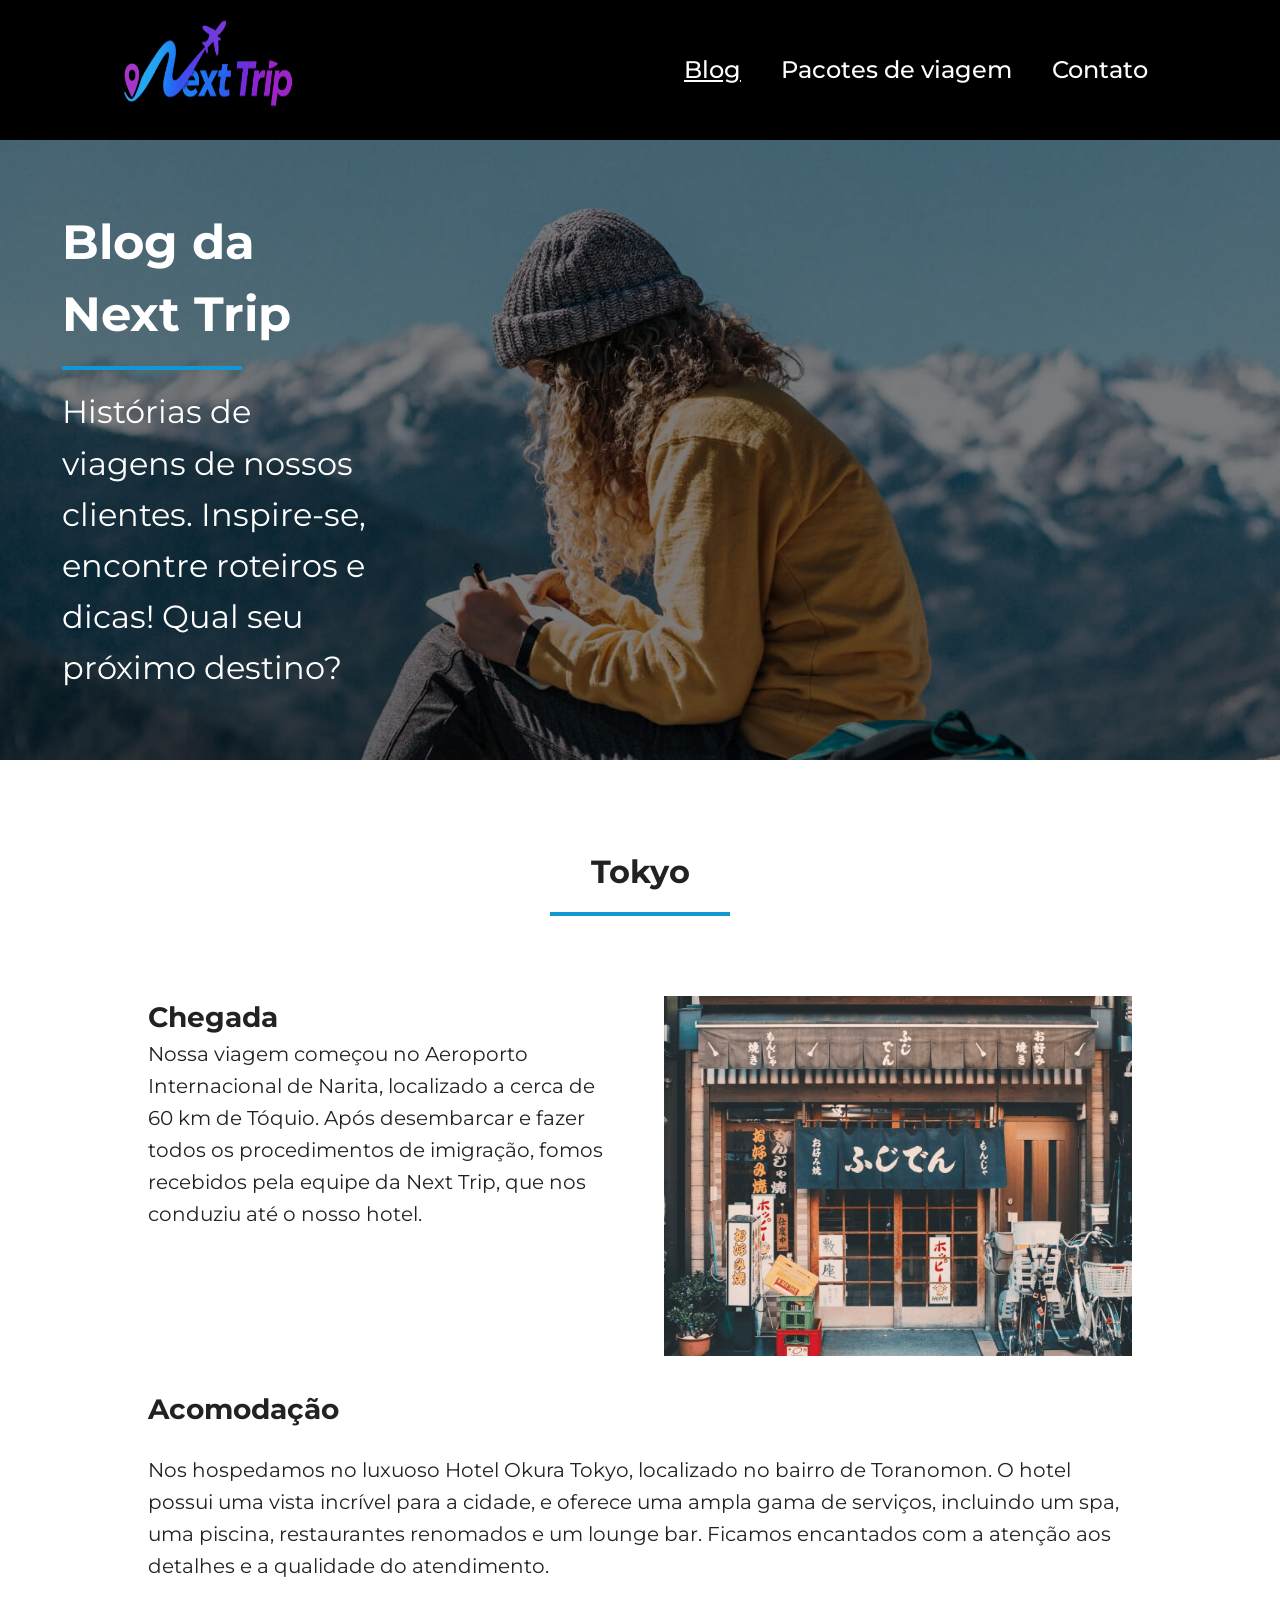
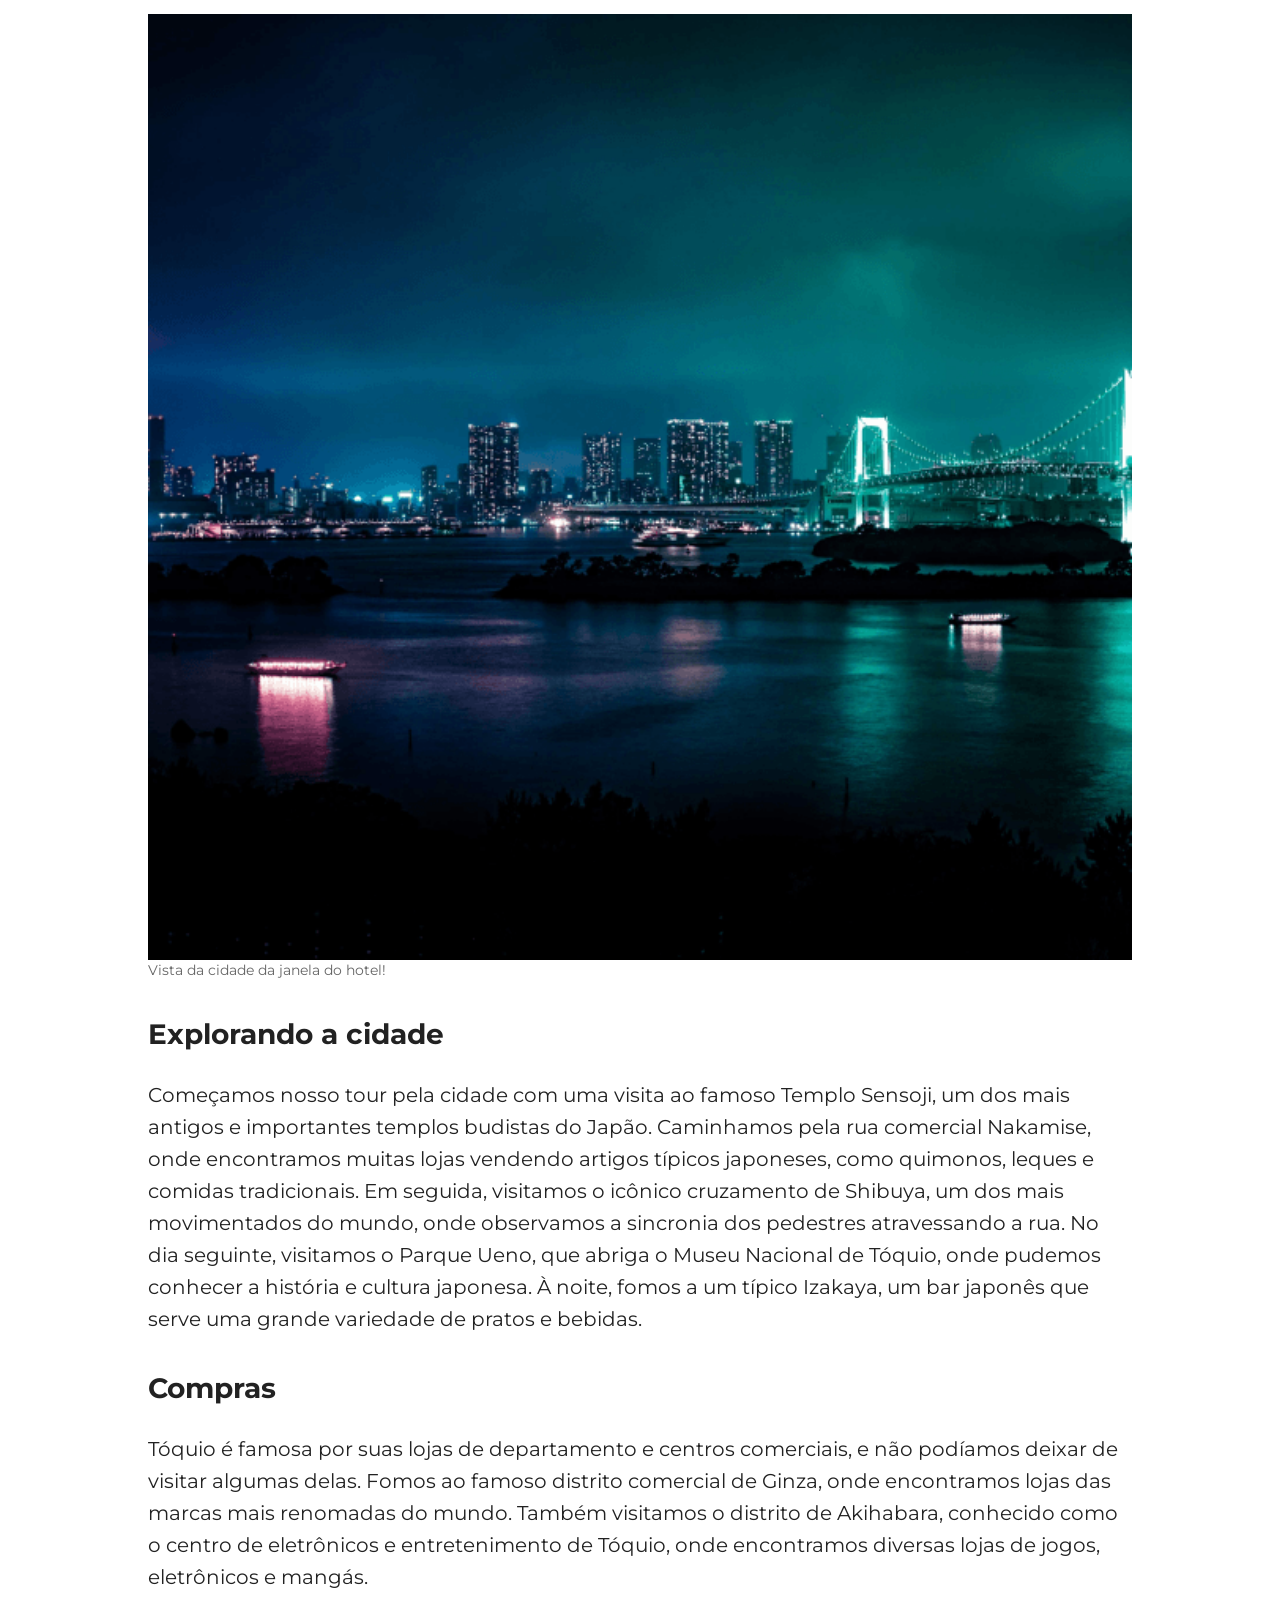
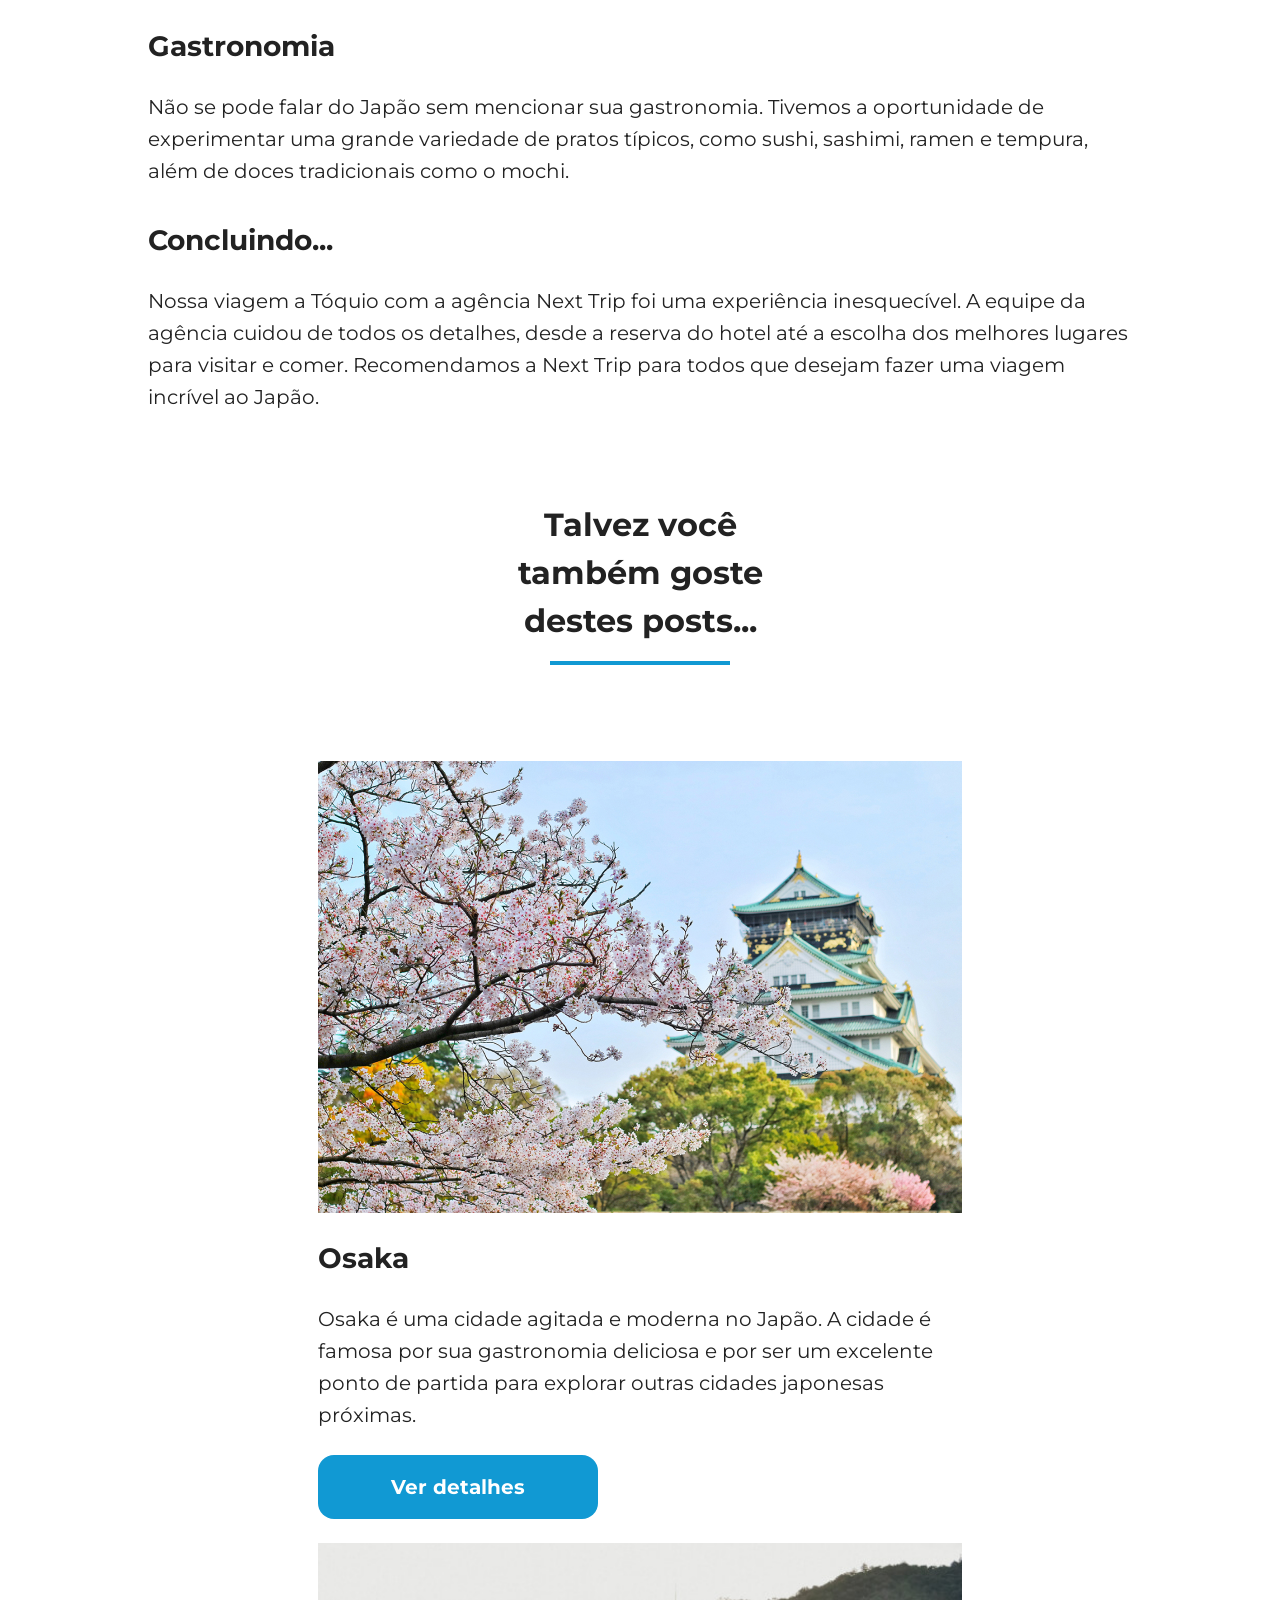
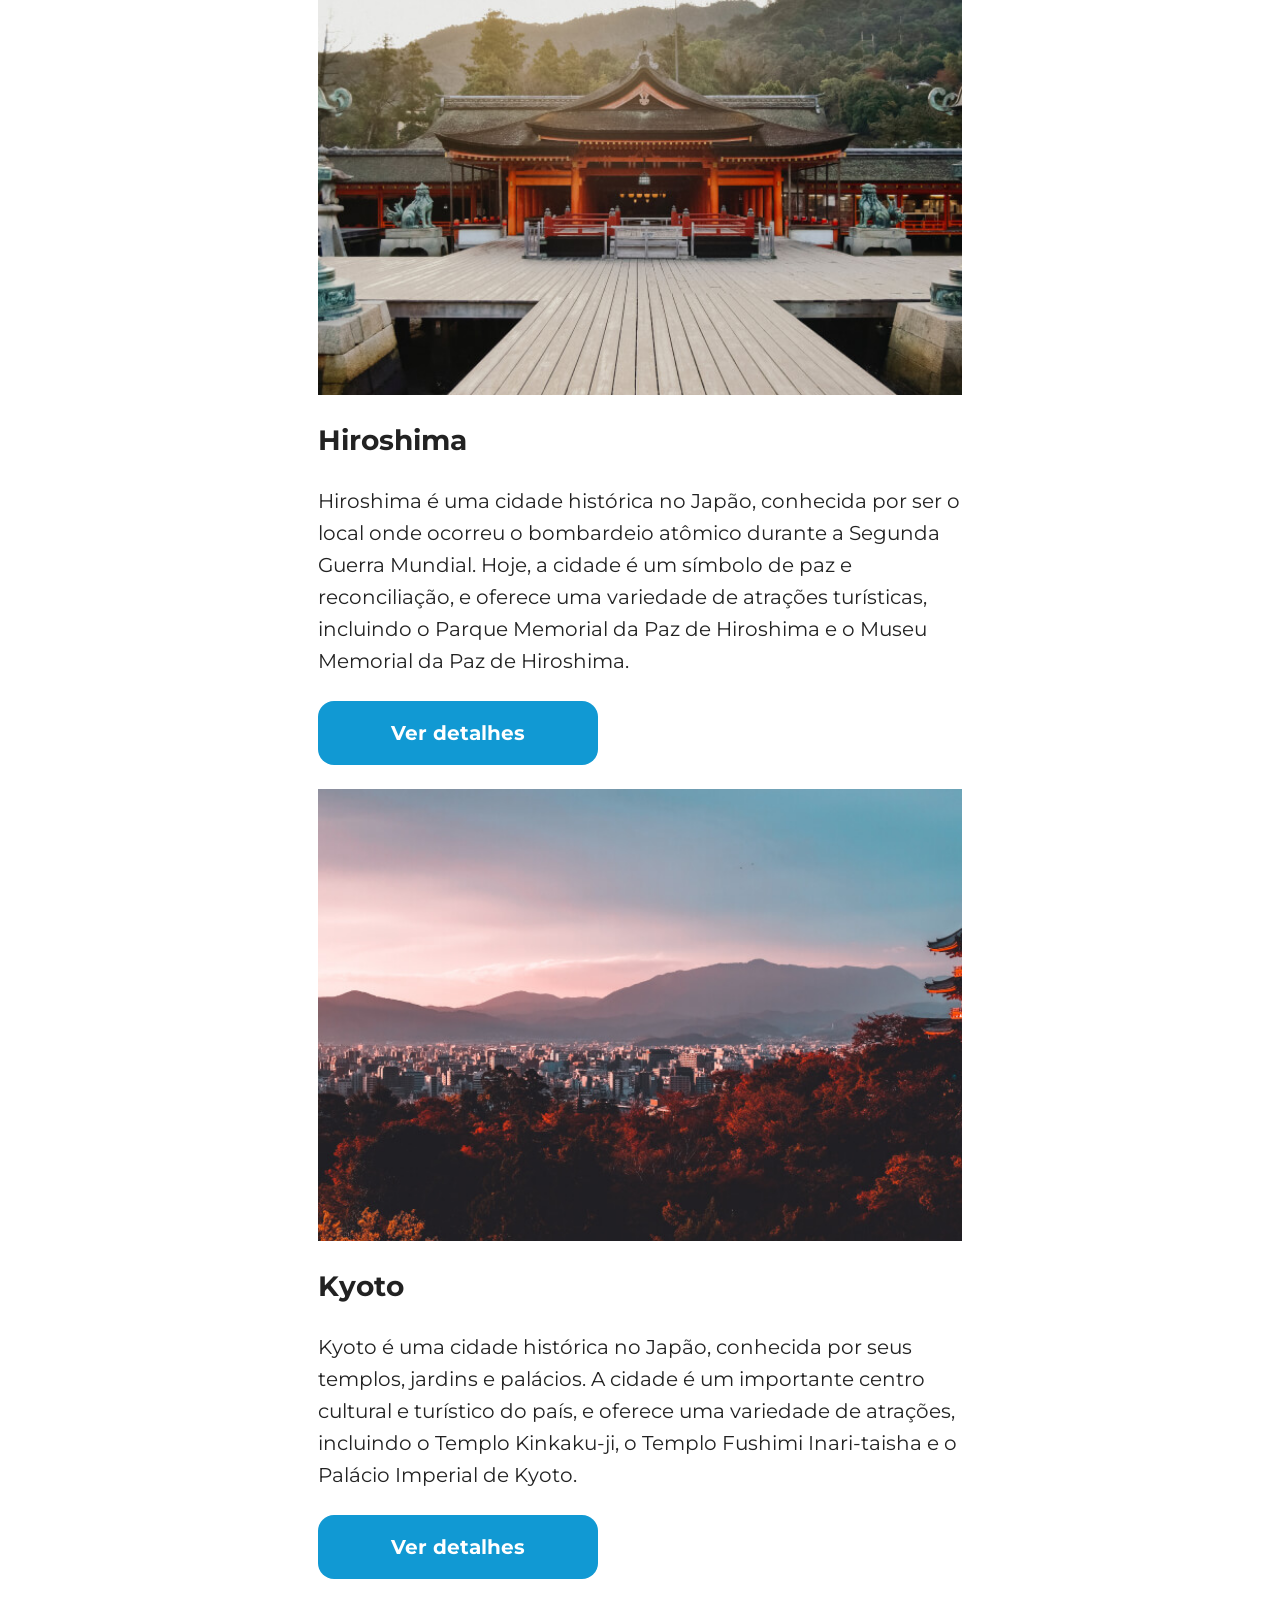
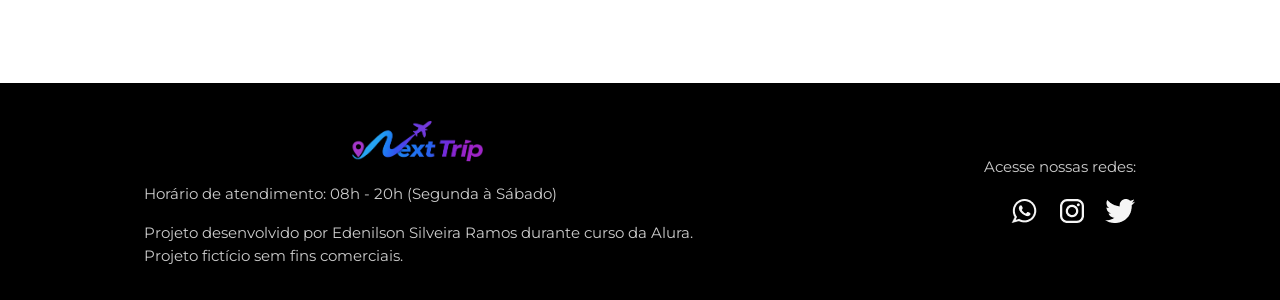
==== commit e548bd57: "Ajuste layout destination-section" ====
--- a/blog.html
+++ b/blog.html
@@ -69,11 +69,14 @@
                 <div class="destination-content">
 
                     <div class="destination-section">
-                        <h3 class="content-title">Chegada</h3>
-                        <p class="content-text">Nossa viagem começou no Aeroporto Internacional de Narita, localizado a
-                            cerca de 60 km de Tóquio. Após desembarcar e fazer todos os procedimentos de imigração,
-                            fomos
-                            recebidos pela equipe da Next Trip, que nos conduziu até o nosso hotel.</p>
+                        <div class="text-content">
+                            <h3 class="content-title">Chegada</h3>
+                            <p class="content-text">Nossa viagem começou no Aeroporto Internacional de Narita,
+                                localizado a
+                                cerca de 60 km de Tóquio. Após desembarcar e fazer todos os procedimentos de imigração,
+                                fomos
+                                recebidos pela equipe da Next Trip, que nos conduziu até o nosso hotel.</p>
+                        </div>
 
                         <img class="image-square" src="./img/blog-packages/tokyo-chegada.png"
                             alt="Vista da cidade da janela do hotel!" />
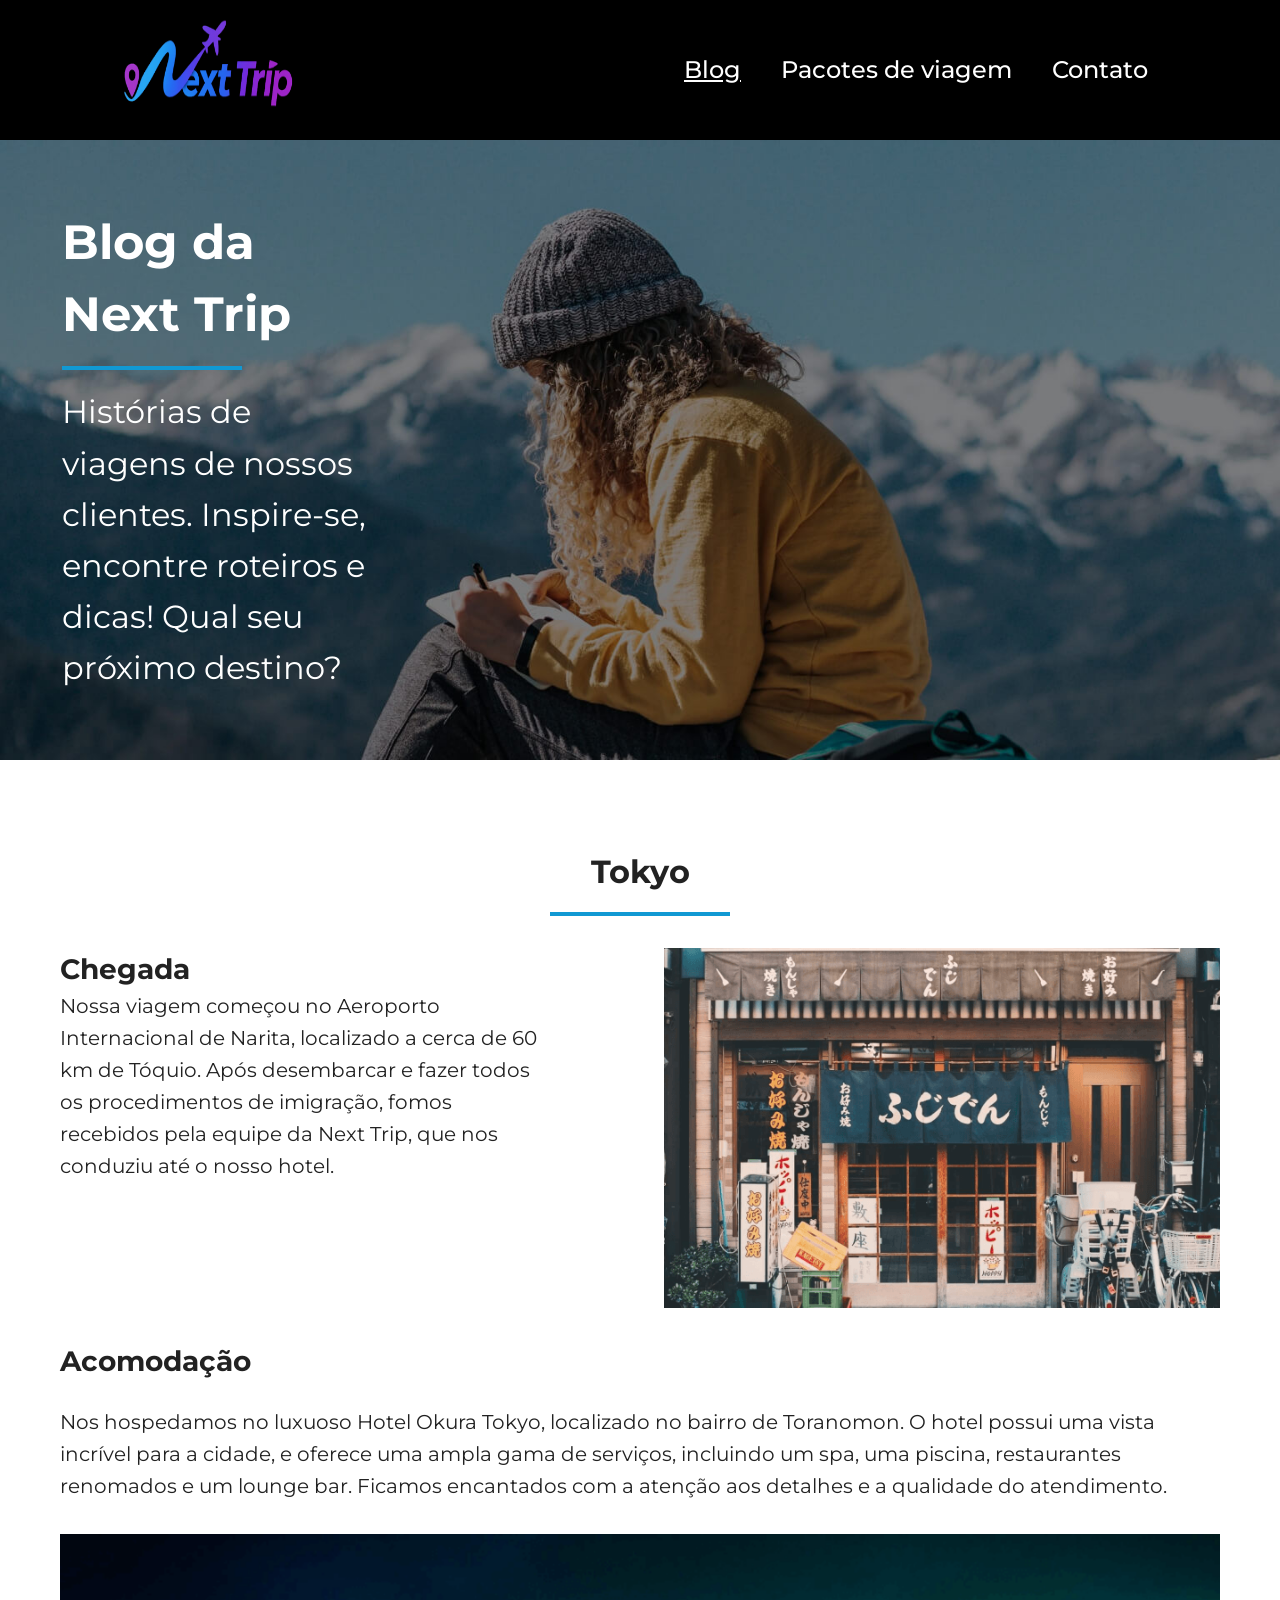
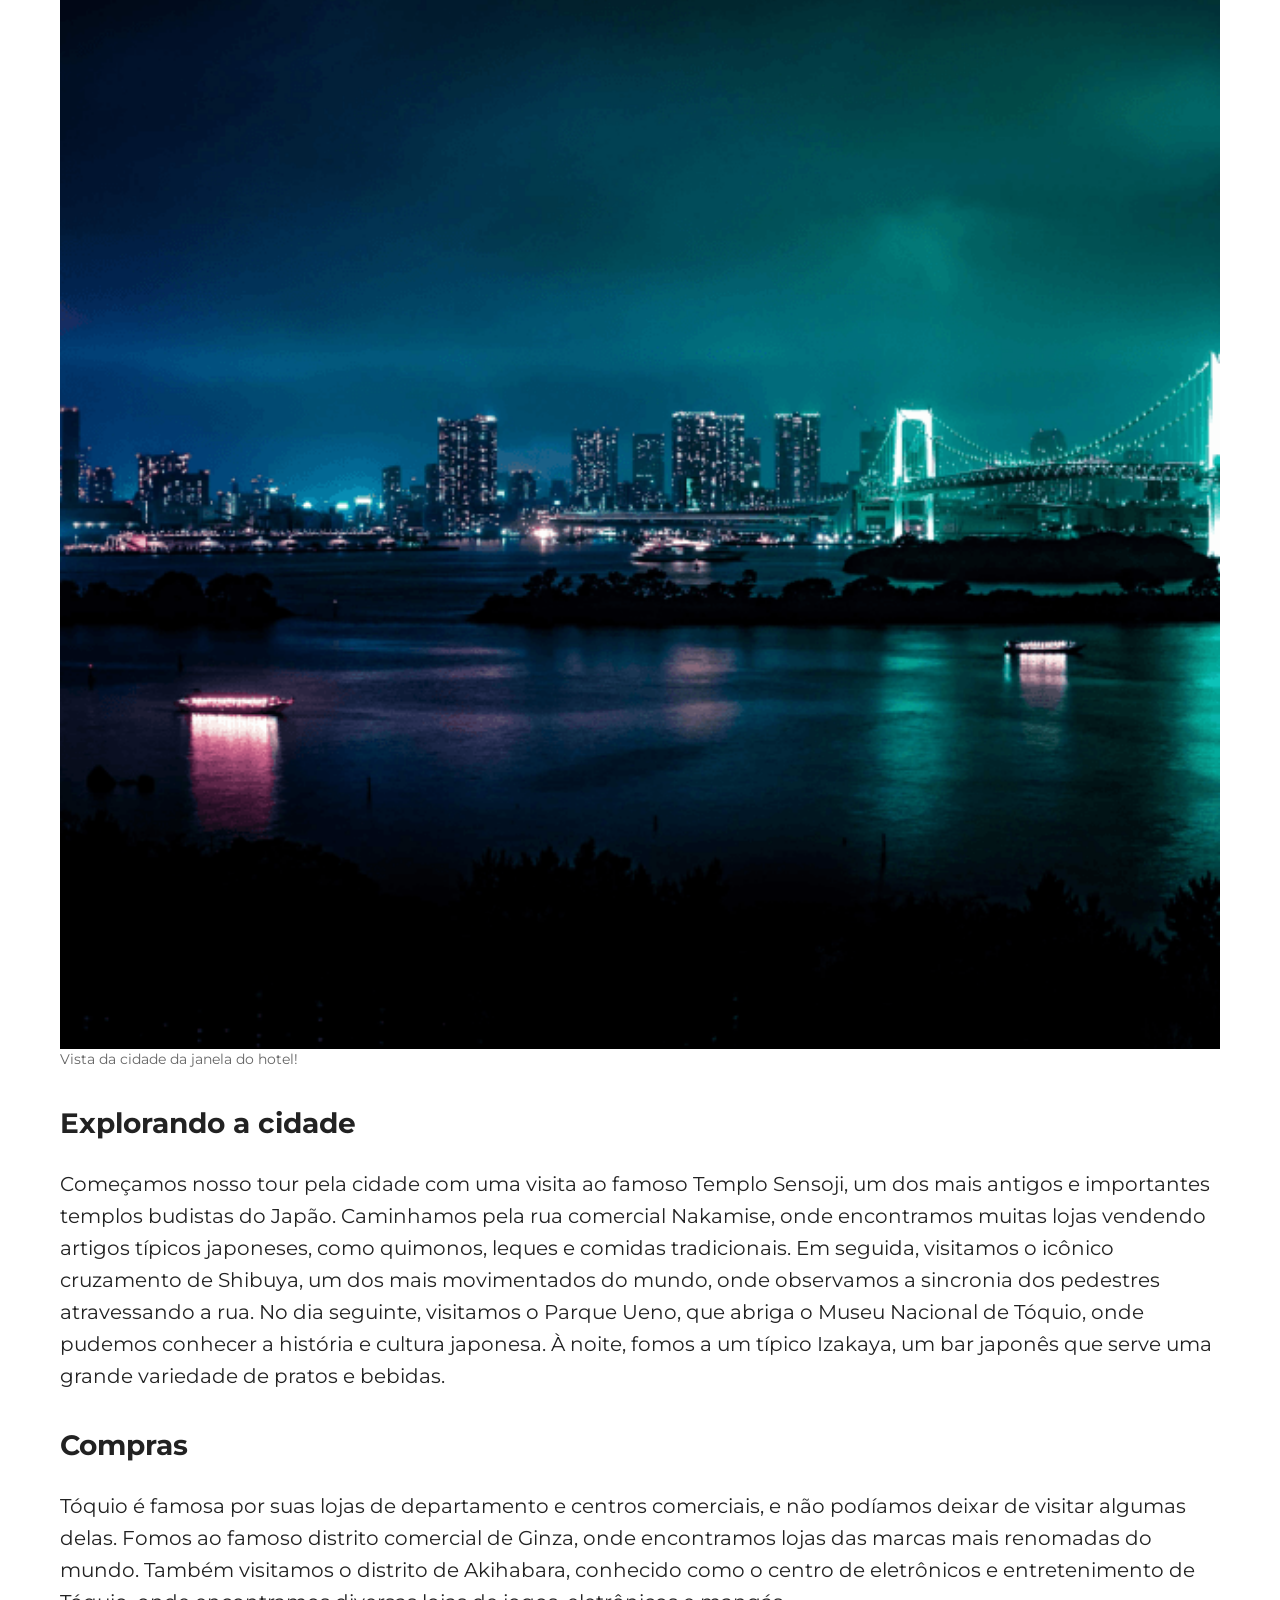
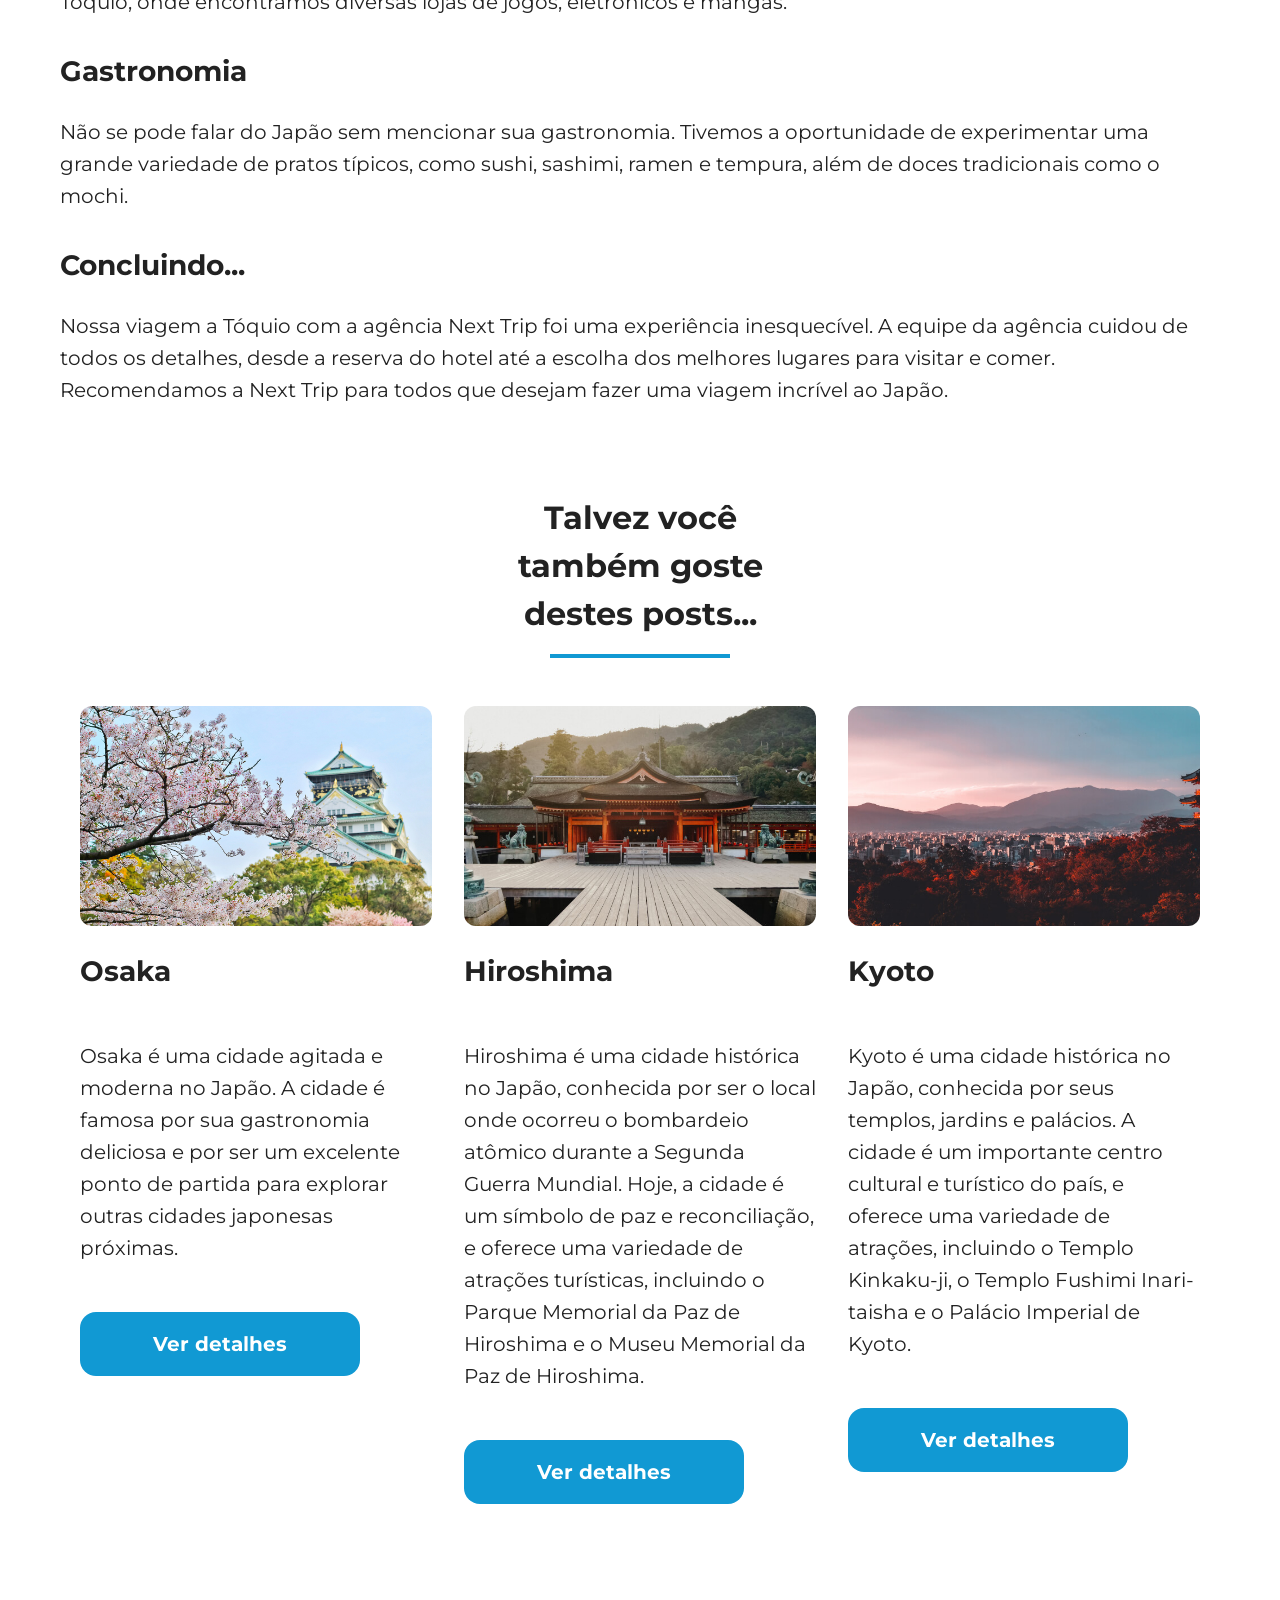
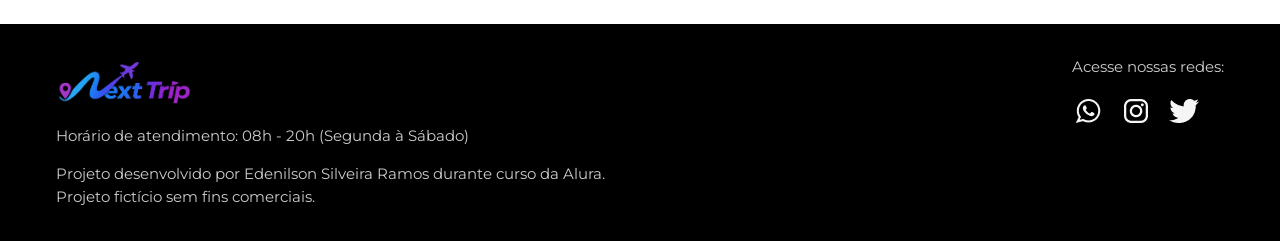
==== commit cf49ae73: "Ajustes no layout blog e footer" ====
--- a/blog.html
+++ b/blog.html
@@ -70,13 +70,12 @@
 
                     <div class="destination-section">
                         <div class="text-content">
-                            <h3 class="content-title">Chegada</h3>
-                            <p class="content-text">Nossa viagem começou no Aeroporto Internacional de Narita,
-                                localizado a
-                                cerca de 60 km de Tóquio. Após desembarcar e fazer todos os procedimentos de imigração,
-                                fomos
-                                recebidos pela equipe da Next Trip, que nos conduziu até o nosso hotel.</p>
-                        </div>
+                        <h3 class="content-title">Chegada</h3>
+                        <p class="content-text">Nossa viagem começou no Aeroporto Internacional de Narita, localizado a
+                            cerca de 60 km de Tóquio. Após desembarcar e fazer todos os procedimentos de imigração,
+                            fomos
+                            recebidos pela equipe da Next Trip, que nos conduziu até o nosso hotel.</p>
+                            </div>
 
                         <img class="image-square" src="./img/blog-packages/tokyo-chegada.png"
                             alt="Vista da cidade da janela do hotel!" />
@@ -147,14 +146,14 @@
         </section>
         <!-- POSTS RELACIONADOS -->
         <section class="destinations blog-packages">
-            <div class="container">
+            
                 <div class="section-title">
                     <h2>Talvez você também goste destes posts...</h2>
                     <hr>
                 </div>
-                <div class="destination-items">
-
-                    <article class="item osaka">
+                <div class="destinations-grid">
+
+                    <article class="destination-items item osaka">
                         <header>
                             <div class="img-item"></div>
                             <h3 class="content-title">Osaka</h3>
@@ -170,7 +169,7 @@
                         </footer>
                     </article>
 
-                    <article class="item hiroshima">
+                    <article class="destination-items item hiroshima">
                         <header>
                             <div class="img-item"></div>
                             <h3 class="content-title">Hiroshima</h3>
@@ -187,7 +186,7 @@
                         </footer>
                     </article>
 
-                    <article class="item kyoto">
+                    <article class="destination-items item kyoto">
                         <header>
                             <div class="img-item"></div>
                             <h3 class="content-title">Kyoto</h3>
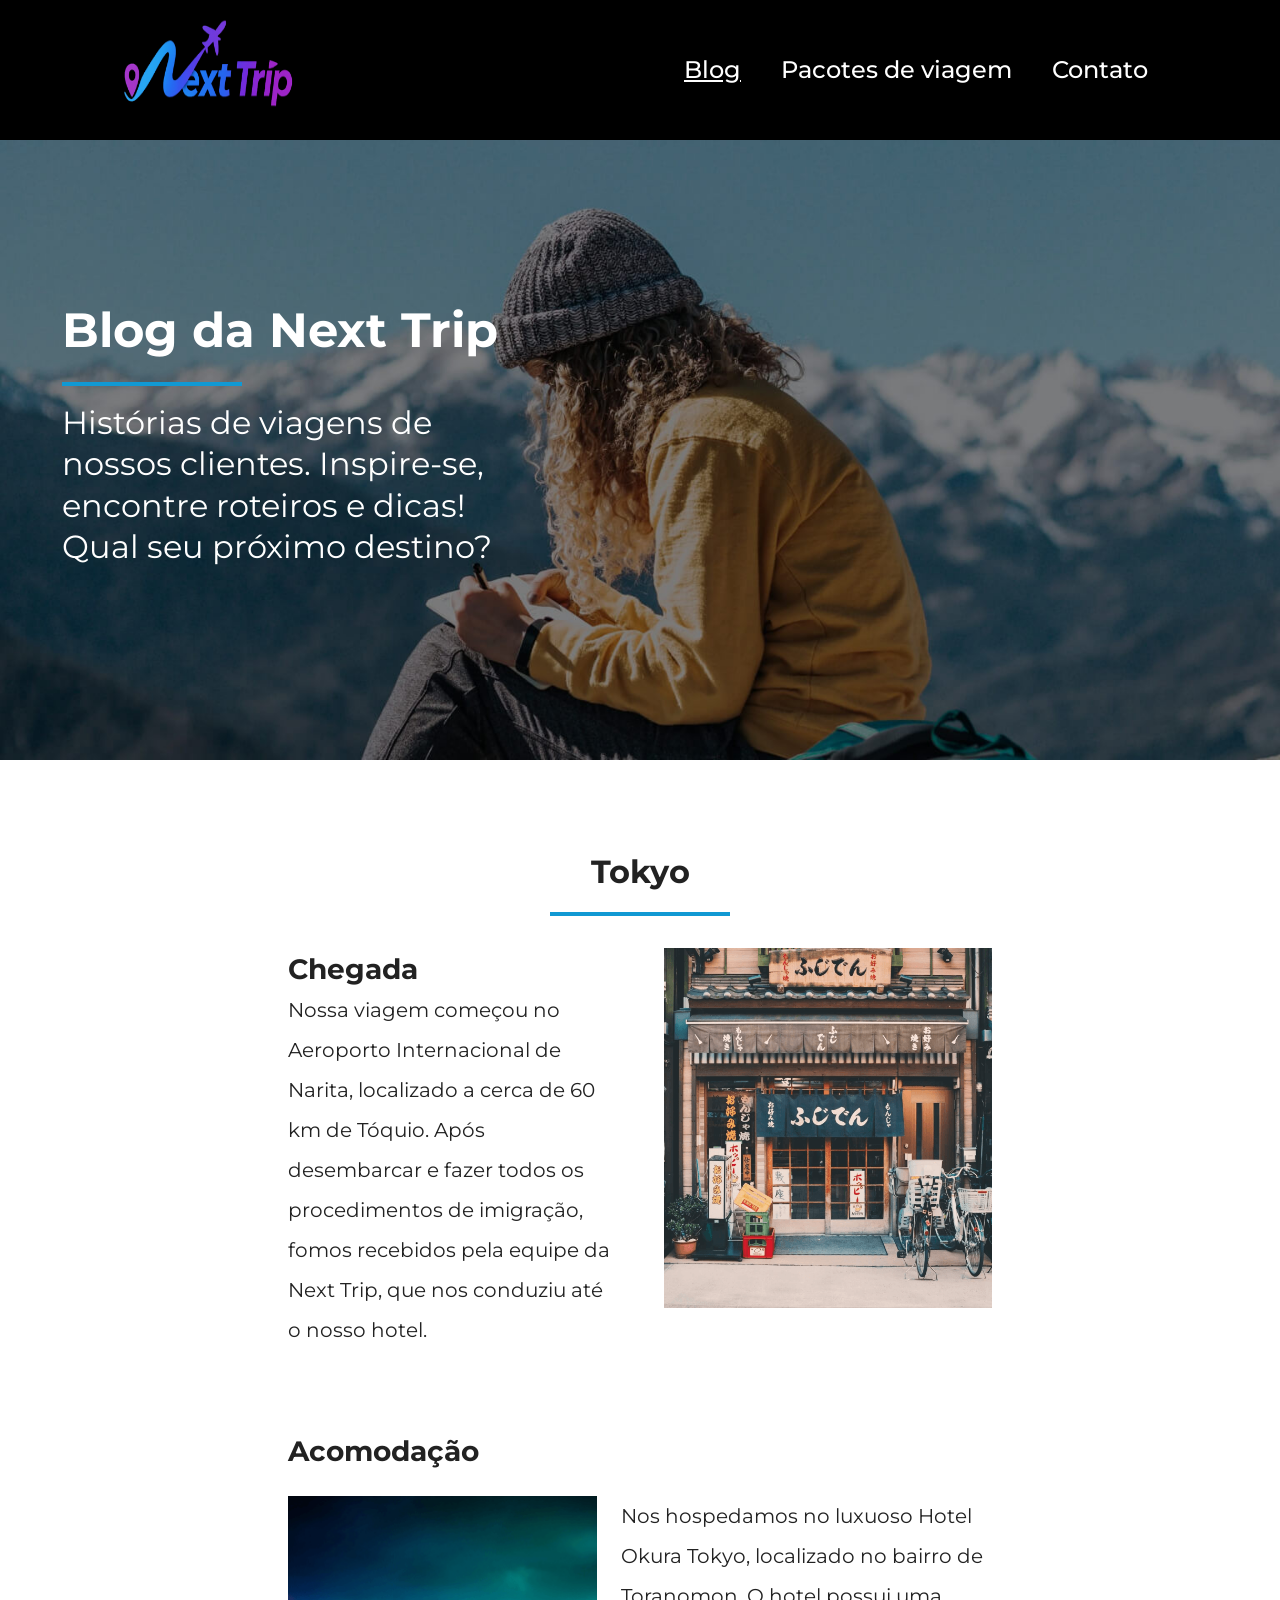
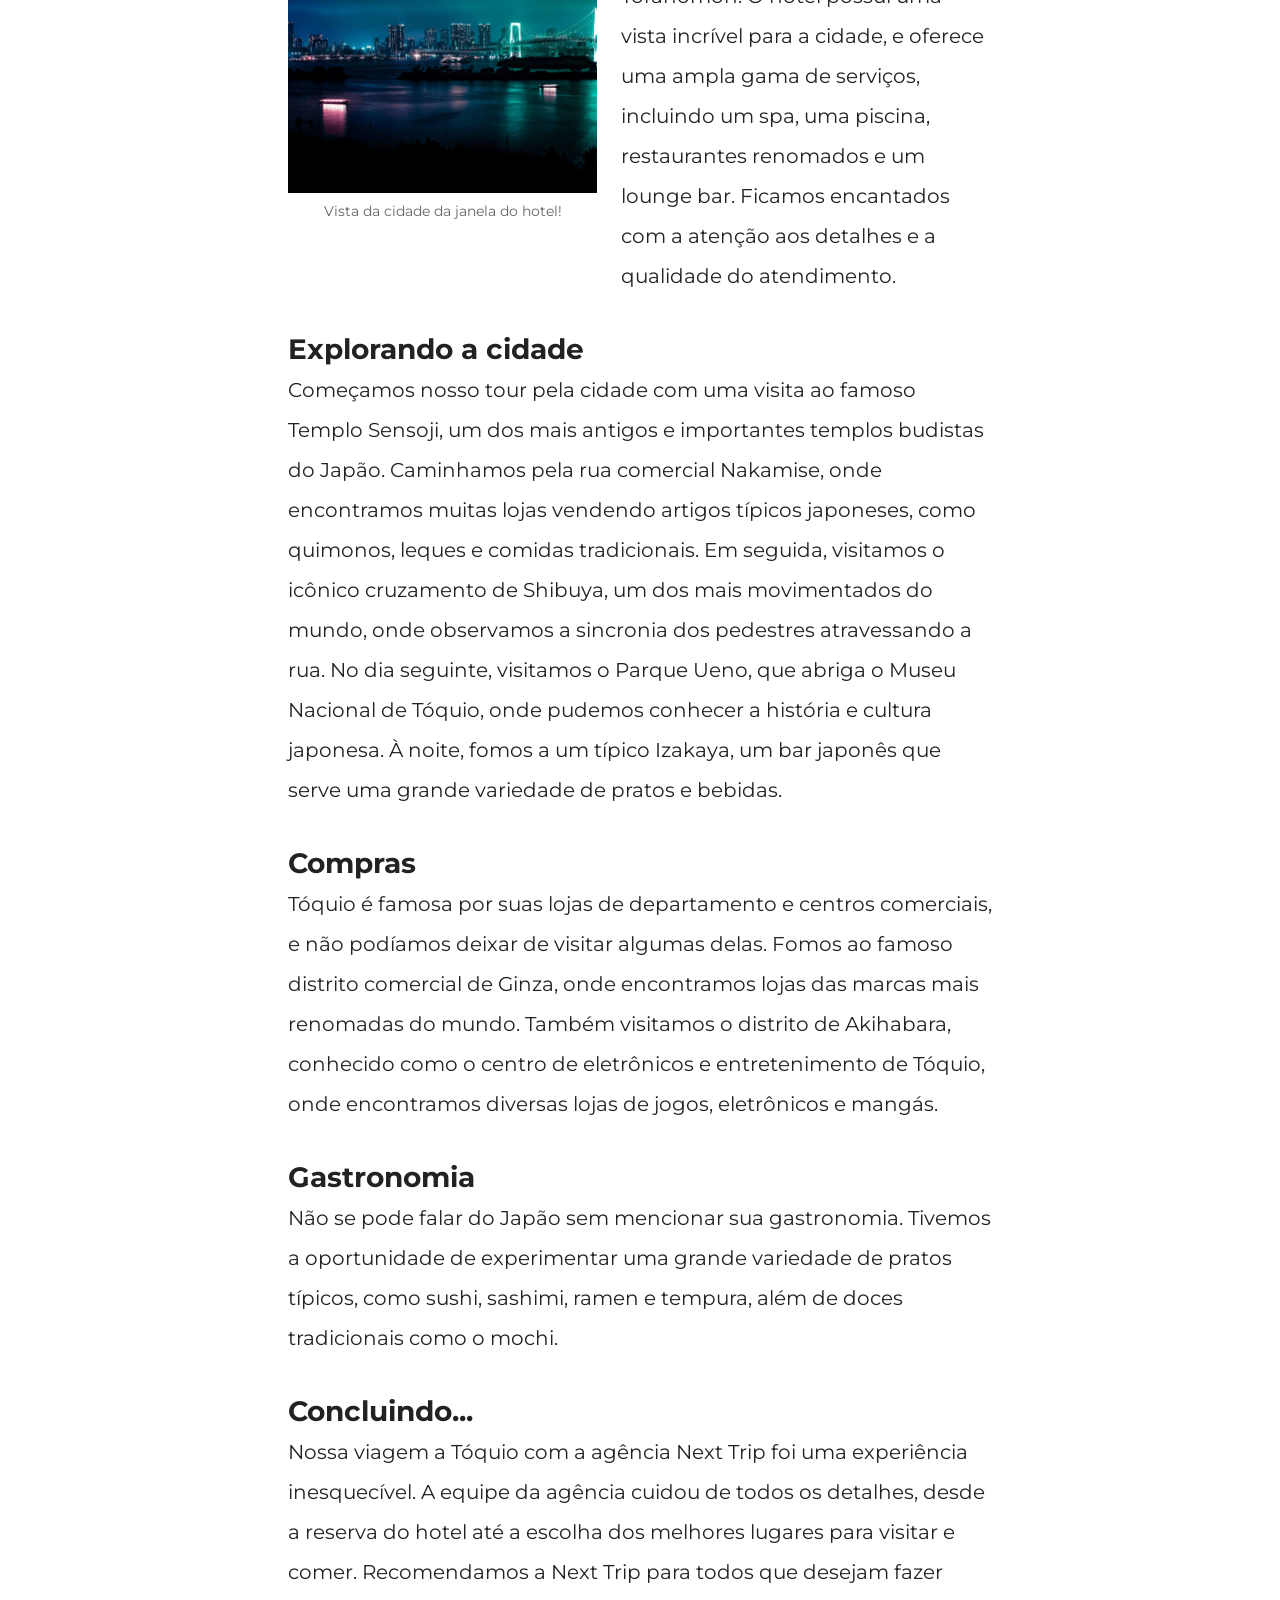
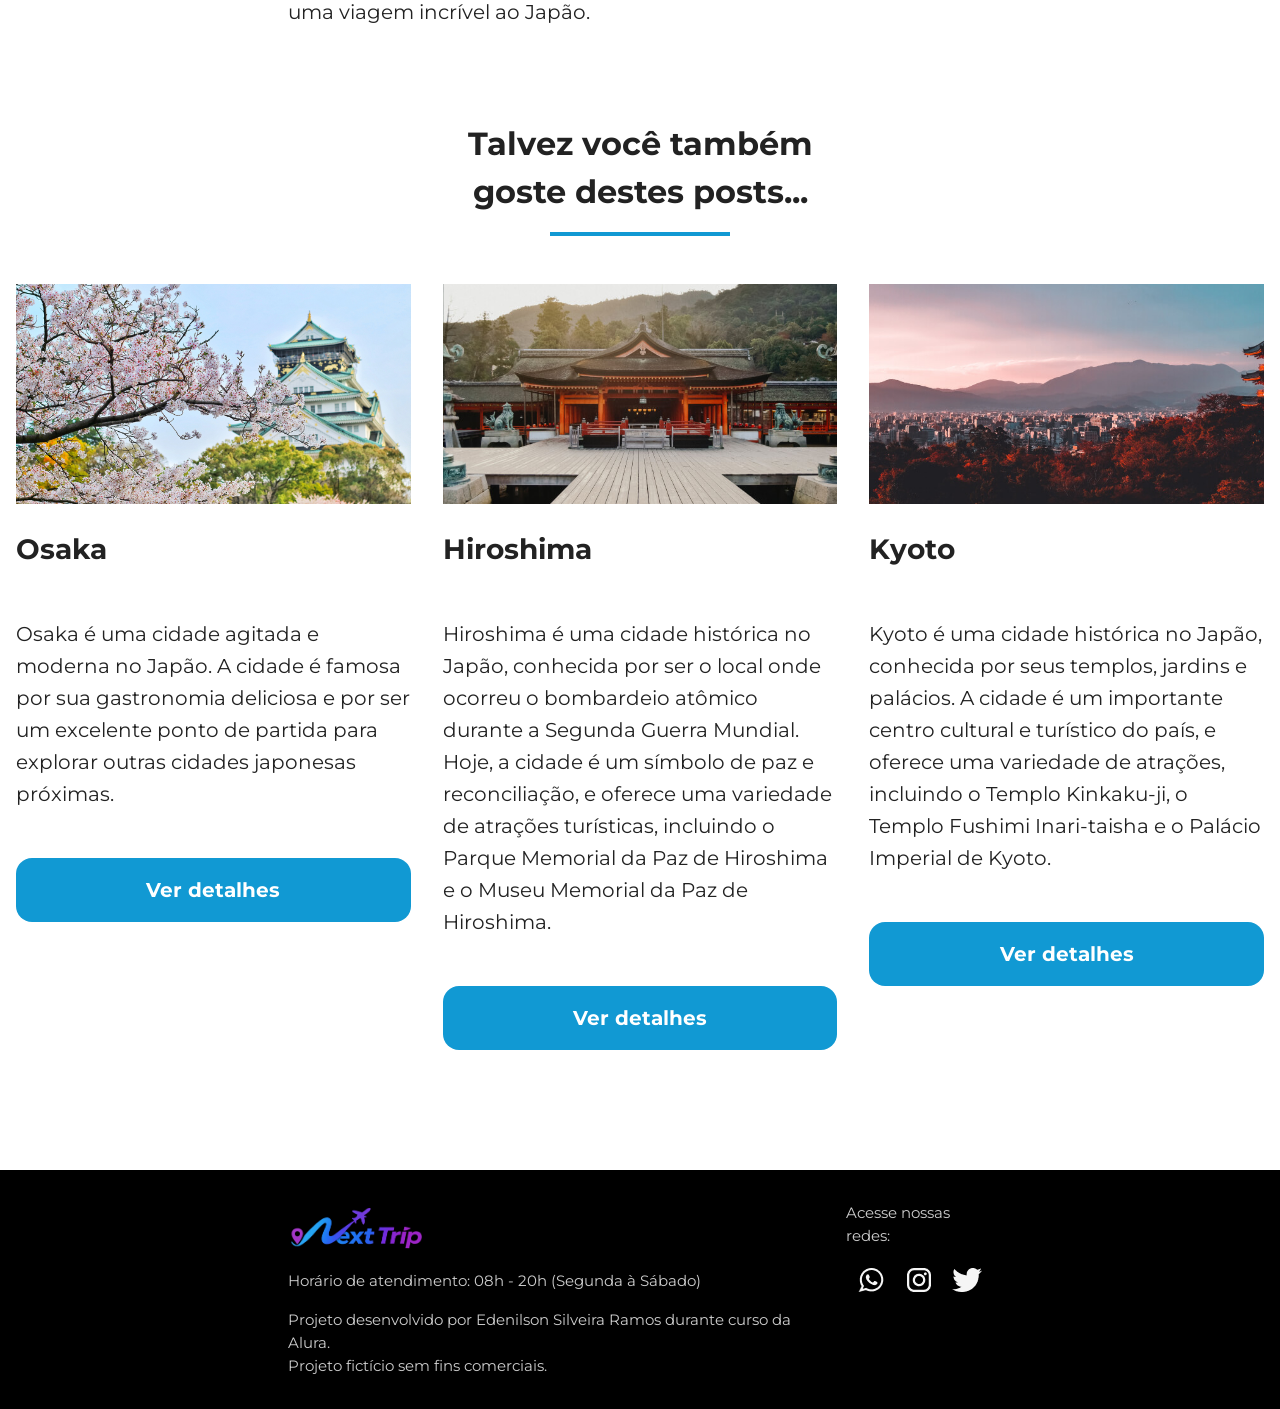
==== commit 1edd9a59: "Alteracoes no layout do blog" ====
--- a/blog.html
+++ b/blog.html
@@ -52,7 +52,7 @@
         <!-- HERO -->
         <section class="hero hero--blog">
             <div class="hero-content">
-                <h1>Blog da <br>Next Trip</h1>
+                <h1>Blog da Next Trip</h1>
                 <hr />
                 <p>Histórias de viagens de nossos clientes. Inspire-se, encontre roteiros e dicas! Qual seu próximo
                     destino?</p>
@@ -66,34 +66,31 @@
                     <hr>
                 </div>
 
-                <div class="destination-content">
-
-                    <div class="destination-section">
+                <div class="destination-content-details">
+                    <div class="destination-section has-image">
                         <div class="text-content">
-                        <h3 class="content-title">Chegada</h3>
-                        <p class="content-text">Nossa viagem começou no Aeroporto Internacional de Narita, localizado a
-                            cerca de 60 km de Tóquio. Após desembarcar e fazer todos os procedimentos de imigração,
-                            fomos
-                            recebidos pela equipe da Next Trip, que nos conduziu até o nosso hotel.</p>
-                            </div>
-
-                        <img class="image-square" src="./img/blog-packages/tokyo-chegada.png"
-                            alt="Vista da cidade da janela do hotel!" />
-                    </div>
-
-                    <div class="destination-section">
+                            <h3 class="content-title">Chegada</h3>
+                            <p class="content-text">Nossa viagem começou no Aeroporto Internacional de Narita,
+                                localizado a
+                                cerca de 60 km de Tóquio. Após desembarcar e fazer todos os procedimentos de imigração,
+                                fomos
+                                recebidos pela equipe da Next Trip, que nos conduziu até o nosso hotel.</p>
+                        </div>
+
+                        <img class="image-square" src="./img/blog-packages/tokyo-chegada.png" alt="Fachada do hotel!" />
+                    </div>
+                    <div class="accommodation-grid">
                         <h3 class="content-title">Acomodação</h3>
                         <p class="content-text">Nos hospedamos no luxuoso Hotel Okura Tokyo, localizado no bairro de
                             Toranomon. O hotel possui uma vista incrível para a cidade, e oferece uma ampla gama de
                             serviços, incluindo um spa, uma piscina, restaurantes renomados e um lounge bar. Ficamos
                             encantados com a atenção aos detalhes e a qualidade do atendimento.</p>
-
-                    </div>
-
-                    <div class="destination-section">
-                        <img src="./img/blog-packages/tokyo-vista-janela-hotel.png"
-                            alt="Vista da cidade da janela do hotel!" />
-                        <p class="destination-caption">Vista da cidade da janela do hotel!</p>
+                        <div class="image-block">
+                            <img src="./img/blog-packages/tokyo-vista-janela-hotel.png"
+                                alt="Vista da cidade da janela do hotel!" />
+                            <p class="destination-caption">Vista da cidade da janela do hotel!</p>
+                        </div>
+
                     </div>
 
                     <div class="destination-section">
@@ -146,63 +143,63 @@
         </section>
         <!-- POSTS RELACIONADOS -->
         <section class="destinations blog-packages">
-            
-                <div class="section-title">
-                    <h2>Talvez você também goste destes posts...</h2>
-                    <hr>
-                </div>
-                <div class="destinations-grid">
-
-                    <article class="destination-items item osaka">
-                        <header>
-                            <div class="img-item"></div>
-                            <h3 class="content-title">Osaka</h3>
-                        </header>
-
-                        <p class="content-text">Osaka é uma cidade agitada e moderna no Japão. A cidade é famosa por sua
-                            gastronomia deliciosa e por ser um excelente ponto de partida para explorar outras cidades
-                            japonesas próximas.
-                        </p>
-
-                        <footer>
-                            <a href="#" class="button">Ver detalhes</a>
-                        </footer>
-                    </article>
-
-                    <article class="destination-items item hiroshima">
-                        <header>
-                            <div class="img-item"></div>
-                            <h3 class="content-title">Hiroshima</h3>
-                        </header>
-
-                        <p class="content-text">Hiroshima é uma cidade histórica no Japão, conhecida por ser o local
-                            onde ocorreu o bombardeio atômico durante a Segunda Guerra Mundial. Hoje, a cidade é um
-                            símbolo de paz e reconciliação, e oferece uma variedade de atrações turísticas, incluindo o
-                            Parque Memorial da Paz de Hiroshima e o Museu Memorial da Paz de Hiroshima.
-                        </p>
-
-                        <footer>
-                            <a href="#" class="button">Ver detalhes</a>
-                        </footer>
-                    </article>
-
-                    <article class="destination-items item kyoto">
-                        <header>
-                            <div class="img-item"></div>
-                            <h3 class="content-title">Kyoto</h3>
-                        </header>
-
-                        <p class="content-text">Kyoto é uma cidade histórica no Japão, conhecida por seus templos,
-                            jardins e palácios. A cidade é um importante centro cultural e turístico do país, e oferece
-                            uma variedade de atrações,
-                            incluindo o Templo Kinkaku-ji, o Templo Fushimi Inari-taisha e o Palácio Imperial de Kyoto.
-                        </p>
-
-                        <footer>
-                            <a href="#" class="button">Ver detalhes</a>
-                        </footer>
-                    </article>
-                </div>
+
+            <div class="section-title">
+                <h2>Talvez você também goste destes posts...</h2>
+                <hr>
+            </div>
+            <div class="destinations-grid">
+
+                <article class="destination-items item osaka">
+                    <header>
+                        <div class="img-item"></div>
+                        <h3 class="content-title">Osaka</h3>
+                    </header>
+
+                    <p class="content-text">Osaka é uma cidade agitada e moderna no Japão. A cidade é famosa por sua
+                        gastronomia deliciosa e por ser um excelente ponto de partida para explorar outras cidades
+                        japonesas próximas.
+                    </p>
+
+                    <footer>
+                        <a href="#" class="button button-full">Ver detalhes</a>
+                    </footer>
+                </article>
+
+                <article class="destination-items item hiroshima">
+                    <header>
+                        <div class="img-item"></div>
+                        <h3 class="content-title">Hiroshima</h3>
+                    </header>
+
+                    <p class="content-text">Hiroshima é uma cidade histórica no Japão, conhecida por ser o local
+                        onde ocorreu o bombardeio atômico durante a Segunda Guerra Mundial. Hoje, a cidade é um
+                        símbolo de paz e reconciliação, e oferece uma variedade de atrações turísticas, incluindo o
+                        Parque Memorial da Paz de Hiroshima e o Museu Memorial da Paz de Hiroshima.
+                    </p>
+
+                    <footer>
+                        <a href="#" class="button button-full">Ver detalhes</a>
+                    </footer>
+                </article>
+
+                <article class="destination-items item kyoto">
+                    <header>
+                        <div class="img-item"></div>
+                        <h3 class="content-title">Kyoto</h3>
+                    </header>
+
+                    <p class="content-text">Kyoto é uma cidade histórica no Japão, conhecida por seus templos,
+                        jardins e palácios. A cidade é um importante centro cultural e turístico do país, e oferece
+                        uma variedade de atrações,
+                        incluindo o Templo Kinkaku-ji, o Templo Fushimi Inari-taisha e o Palácio Imperial de Kyoto.
+                    </p>
+
+                    <footer>
+                        <a href="#" class="button button-full">Ver detalhes</a>
+                    </footer>
+                </article>
+            </div>
         </section>
 
         <footer class="main-footer">
